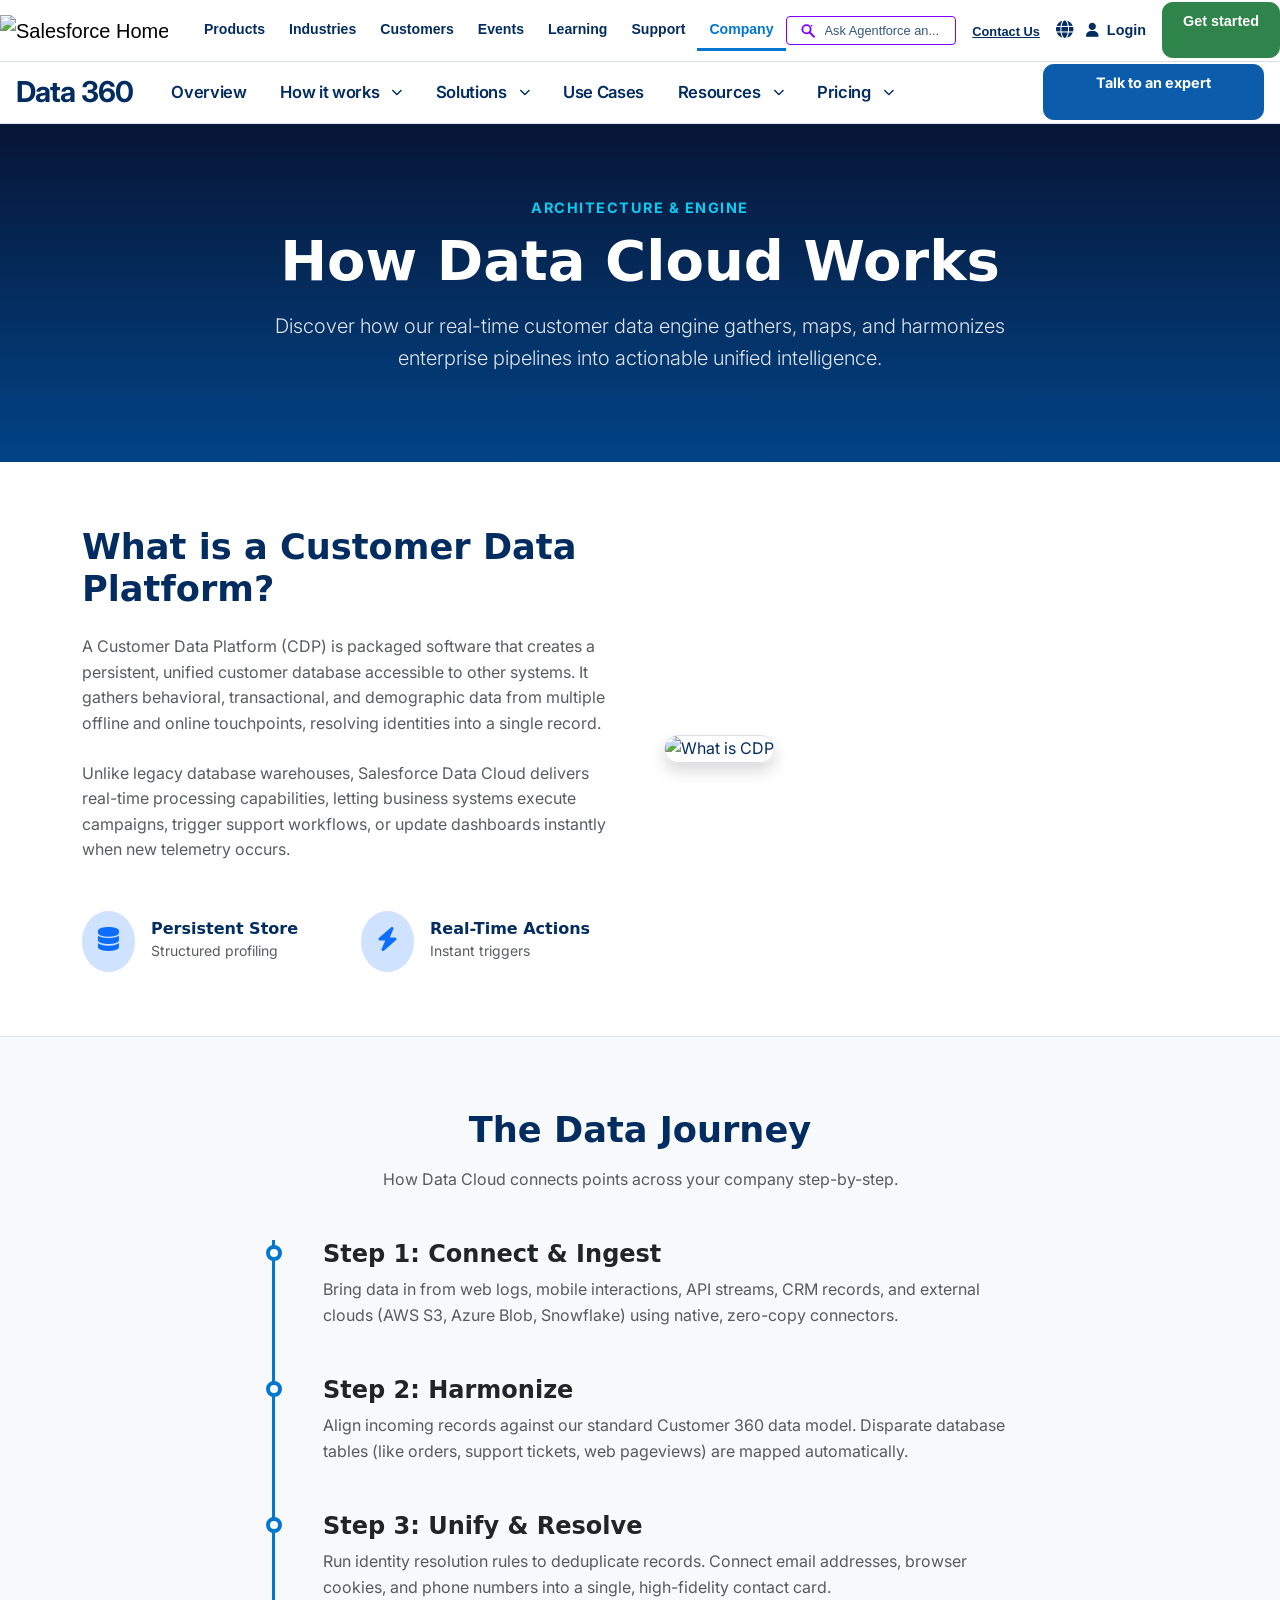
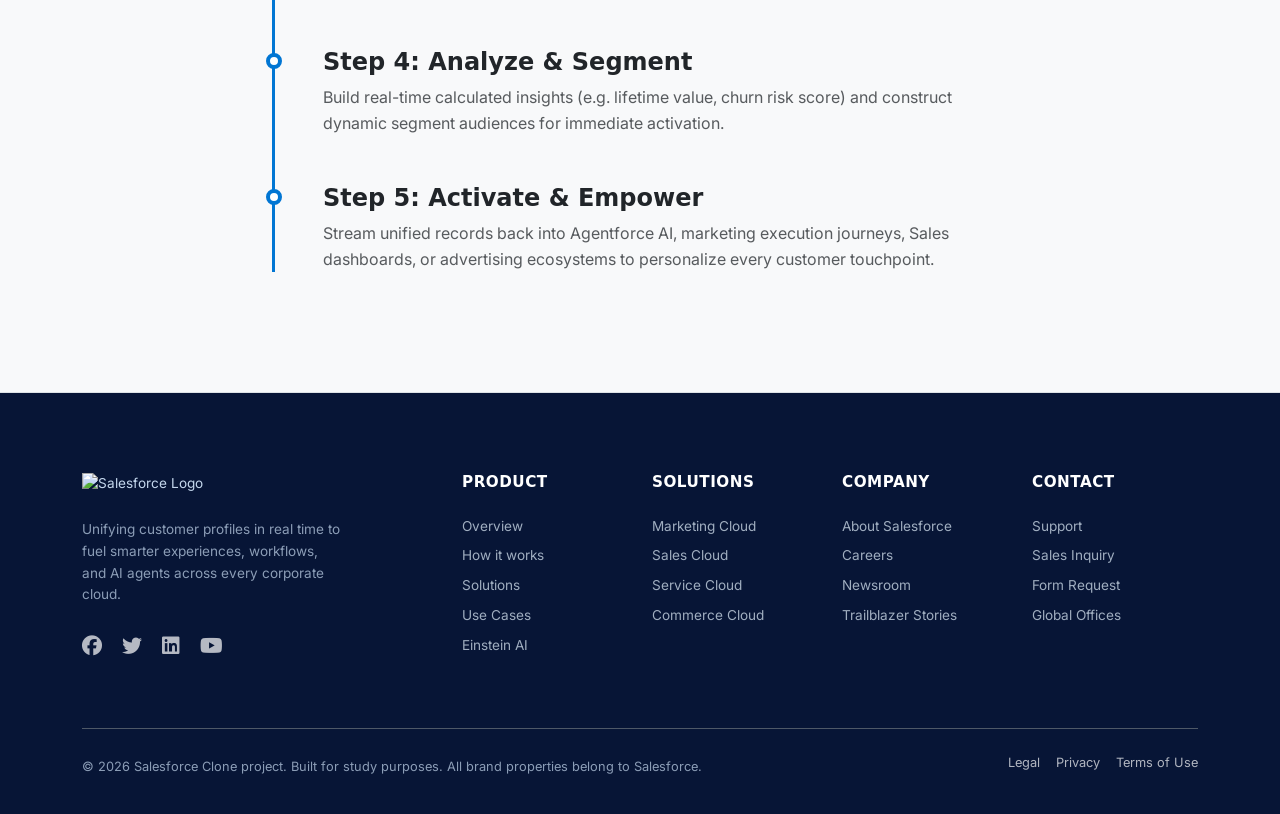
==== Clone/about.html @ 1b98c4fd "Add files via upload" ====
<!DOCTYPE html>
<html lang="en">
<head>
    <meta charset="UTF-8">
    <meta name="viewport" content="width=device-width, initial-scale=1.0">
    <title>How it Works | Salesforce Data Cloud Clone</title>
    <link href="https://cdn.jsdelivr.net/npm/bootstrap@5.3.2/dist/css/bootstrap.min.css" rel="stylesheet">
    <link rel="stylesheet" href="https://cdnjs.cloudflare.com/ajax/libs/font-awesome/6.4.0/css/all.min.css">
    <link rel="stylesheet" href="css/style.css">
    <style>
        .timeline-container {
            position: relative;
            padding-left: 3rem;
            border-left: 3px solid var(--sf-blue);
        }
        .timeline-step {
            position: relative;
            margin-bottom: 3rem;
        }
        .timeline-step::before {
            content: '';
            position: absolute;
            left: calc(-3rem - 9px);
            top: 5px;
            width: 16px;
            height: 16px;
            border-radius: 50%;
            background-color: var(--sf-white);
            border: 4px solid var(--sf-blue);
        }
    </style>
</head>
<body>

    <div id="loader-wrapper">
        <div class="text-center">
            <div class="sf-spinner mx-auto mb-3"></div>
            <img src="https://upload.wikimedia.org/wikipedia/commons/f/f9/Salesforce.com_logo.svg" alt="Salesforce Logo" width="80">
        </div>
    </div>

    <button id="back-to-top" title="Go to top"><i class="fas fa-arrow-up"></i></button>

                                <nav class="navbar navbar-expand-lg bg-white border-bottom py-0 global-nav d-none d-lg-flex">
        <div class="shell-container d-flex align-items-center justify-content-between w-100">
            <a class="navbar-brand py-2 me-4" href="index.html">
                <img src="https://upload.wikimedia.org/wikipedia/commons/f/f9/Salesforce.com_logo.svg" alt="Salesforce Home" width="60">
            </a>
            <div class="collapse navbar-collapse d-flex align-items-center justify-content-between" id="globalNav">
                <ul class="navbar-nav fw-bold" style="font-size: 0.9rem; color: #032d60;">
                    <li class="nav-item dropdown position-static">
                        <a class="nav-link dropdown-toggle px-3 sf-nav-link" href="#" role="button" data-bs-toggle="dropdown">Products</a>
                        <div class="dropdown-menu sf-mega-menu border-0 shadow">
                            <div class="sf-mega-menu-left">
                                <div class="sf-mega-menu-header">Products</div>
                                <ul class="sf-mega-menu-links scrollable-menu-list">
                                    <li><a class="sf-mega-menu-link" href="products.html"><span>All Products</span><i class="fas fa-chevron-right chevron-icon"></i></a></li>
                                    <li><a class="sf-mega-menu-link" href="products.html"><span>Agentforce</span><i class="fas fa-chevron-right chevron-icon"></i></a></li>
                                    <li><a class="sf-mega-menu-link" href="products.html"><span>Sales</span><i class="fas fa-chevron-right chevron-icon"></i></a></li>
                                    <li><a class="sf-mega-menu-link" href="products.html"><span>Service</span><i class="fas fa-chevron-right chevron-icon"></i></a></li>
                                    <li><a class="sf-mega-menu-link" href="products.html"><span>Marketing</span><i class="fas fa-chevron-right chevron-icon"></i></a></li>
                                    <li><a class="sf-mega-menu-link" href="products.html"><span>Commerce</span><i class="fas fa-chevron-right chevron-icon"></i></a></li>
                                    <li><a class="sf-mega-menu-link" href="products.html"><span>Analytics</span><i class="fas fa-chevron-right chevron-icon"></i></a></li>
                                    <li><a class="sf-mega-menu-link" href="products.html"><span>Slack</span><i class="fas fa-chevron-right chevron-icon"></i></a></li>
                                    <li><a class="sf-mega-menu-link" href="products.html"><span>CRM</span><i class="fas fa-chevron-right chevron-icon"></i></a></li>
                                    <li><a class="sf-mega-menu-link" href="products.html"><span>Small Business</span><i class="fas fa-chevron-right chevron-icon"></i></a></li>
                                    <li><a class="sf-mega-menu-link" href="index.html"><span>Data</span><i class="fas fa-chevron-right chevron-icon"></i></a></li>
                                    <li><a class="sf-mega-menu-link" href="services.html"><span>Platform</span><i class="fas fa-chevron-right chevron-icon"></i></a></li>
                                    <li><a class="sf-mega-menu-link" href="services.html"><span>Net Zero</span><i class="fas fa-chevron-right chevron-icon"></i></a></li>
                                    <li><a class="sf-mega-menu-link" href="support.html"><span>Customer Success</span><i class="fas fa-chevron-right chevron-icon"></i></a></li>
                                </ul>
                            </div>
                            <div class="sf-mega-menu-right">
                                <span class="sf-mega-menu-tag">Discover the portfolio</span>
                                <h3>Explore our products.</h3>
                                <p>Bring customer data, workflow automation, and AI-ready experiences into one connected operating layer.</p>
                                <a href="products.html" class="btn btn-sf-primary align-self-start">See all products</a>
                            </div>
                        </div>
                    </li>
                    <li class="nav-item dropdown position-static">
                        <a class="nav-link dropdown-toggle px-3 sf-nav-link" href="#" role="button" data-bs-toggle="dropdown">Industries</a>
                        <div class="dropdown-menu sf-mega-menu border-0 shadow">
                            <div class="sf-mega-menu-left">
                                <div class="sf-mega-menu-header">Industries</div>
                                <ul class="sf-mega-menu-links scrollable-menu-list">
                                    <li><a class="sf-mega-menu-link" href="industries.html#automotive"><span class="d-flex align-items-center"><span class="link-icon-wrap"><i class="fas fa-car-side"></i></span>Automotive</span><i class="fas fa-chevron-right chevron-icon"></i></a></li>
                                    <li><a class="sf-mega-menu-link" href="industries.html#communications"><span class="d-flex align-items-center"><span class="link-icon-wrap"><i class="fas fa-tower-broadcast"></i></span>Communications</span><i class="fas fa-chevron-right chevron-icon"></i></a></li>
                                    <li><a class="sf-mega-menu-link" href="industries.html#construction"><span class="d-flex align-items-center"><span class="link-icon-wrap"><i class="fas fa-building"></i></span>Construction &amp; Real Estate</span><i class="fas fa-chevron-right chevron-icon"></i></a></li>
                                    <li><a class="sf-mega-menu-link" href="industries.html#retail"><span class="d-flex align-items-center"><span class="link-icon-wrap"><i class="fas fa-basket-shopping"></i></span>Consumer Goods</span><i class="fas fa-chevron-right chevron-icon"></i></a></li>
                                    <li><a class="sf-mega-menu-link" href="industries.html#education"><span class="d-flex align-items-center"><span class="link-icon-wrap"><i class="fas fa-graduation-cap"></i></span>Education</span><i class="fas fa-chevron-right chevron-icon"></i></a></li>
                                    <li><a class="sf-mega-menu-link" href="industries.html#energy"><span class="d-flex align-items-center"><span class="link-icon-wrap"><i class="fas fa-bolt-lightning"></i></span>Energy &amp; Utilities</span><i class="fas fa-chevron-right chevron-icon"></i></a></li>
                                    <li><a class="sf-mega-menu-link" href="industries.html#financial"><span class="d-flex align-items-center"><span class="link-icon-wrap"><i class="fas fa-building-columns"></i></span>Financial Services</span><i class="fas fa-chevron-right chevron-icon"></i></a></li>
                                    <li><a class="sf-mega-menu-link" href="industries.html#healthcare"><span class="d-flex align-items-center"><span class="link-icon-wrap"><i class="fas fa-heart-pulse"></i></span>Healthcare</span><i class="fas fa-chevron-right chevron-icon"></i></a></li>
                                    <li><a class="sf-mega-menu-link" href="industries.html#lifesciences"><span class="d-flex align-items-center"><span class="link-icon-wrap"><i class="fas fa-dna"></i></span>Life Sciences</span><i class="fas fa-chevron-right chevron-icon"></i></a></li>
                                    <li><a class="sf-mega-menu-link" href="industries.html#manufacturing"><span class="d-flex align-items-center"><span class="link-icon-wrap"><i class="fas fa-industry"></i></span>Manufacturing</span><i class="fas fa-chevron-right chevron-icon"></i></a></li>
                                    <li><a class="sf-mega-menu-link" href="industries.html#media"><span class="d-flex align-items-center"><span class="link-icon-wrap"><i class="fas fa-photo-film"></i></span>Media</span><i class="fas fa-chevron-right chevron-icon"></i></a></li>
                                    <li><a class="sf-mega-menu-link" href="industries.html#nonprofit"><span class="d-flex align-items-center"><span class="link-icon-wrap"><i class="fas fa-hand-holding-heart"></i></span>Nonprofit</span><i class="fas fa-chevron-right chevron-icon"></i></a></li>
                                    <li><a class="sf-mega-menu-link" href="industries.html#professional"><span class="d-flex align-items-center"><span class="link-icon-wrap"><i class="fas fa-briefcase"></i></span>Professional Services</span><i class="fas fa-chevron-right chevron-icon"></i></a></li>
                                    <li><a class="sf-mega-menu-link" href="industries.html#publicsector"><span class="d-flex align-items-center"><span class="link-icon-wrap"><i class="fas fa-landmark"></i></span>Public Sector</span><i class="fas fa-chevron-right chevron-icon"></i></a></li>
                                </ul>
                            </div>
                            <div class="sf-mega-menu-right">
                                <span class="sf-mega-menu-tag">Industry solutions</span>
                                <h3>Explore Salesforce for industries.</h3>
                                <p>Use tailored journeys, service models, and data foundations designed around the realities of each market.</p>
                                <a href="industries.html" class="btn btn-sf-primary align-self-start">See all industries</a>
                            </div>
                        </div>
                    </li>
                    <li class="nav-item dropdown">
                        <a class="nav-link dropdown-toggle px-3 sf-nav-link" href="#" role="button" data-bs-toggle="dropdown">Customers</a>
                        <ul class="dropdown-menu sf-dropdown sf-dropdown-panel border-0 shadow-sm">
                            <li><a class="dropdown-item" href="use-cases.html">Customer stories</a></li>
                            <li><a class="dropdown-item" href="use-cases.html">Salesforce on Salesforce</a></li>
                            <li><a class="dropdown-item" href="dashboard.html">Use cases</a></li>
                        </ul>
                    </li>
                    <li class="nav-item"><a class="nav-link px-3 sf-nav-link" href="#">Events</a></li>
                    <li class="nav-item dropdown">
                        <a class="nav-link dropdown-toggle px-3 sf-nav-link" href="#" role="button" data-bs-toggle="dropdown">Learning</a>
                        <ul class="dropdown-menu sf-dropdown sf-dropdown-panel border-0 shadow-sm">
                            <li><a class="dropdown-item" href="learning.html">Trailhead Academy</a></li>
                            <li><a class="dropdown-item" href="learning.html">Credentials</a></li>
                            <li><a class="dropdown-item" href="learning.html">Developer Center</a></li>
                        </ul>
                    </li>
                    <li class="nav-item dropdown">
                        <a class="nav-link dropdown-toggle px-3 sf-nav-link" href="#" role="button" data-bs-toggle="dropdown">Support</a>
                        <ul class="dropdown-menu sf-dropdown sf-dropdown-panel border-0 shadow-sm">
                            <li><a class="dropdown-item" href="support.html">Help &amp; documentation</a></li>
                            <li><a class="dropdown-item" href="contact.html">Contact support</a></li>
                            <li><a class="dropdown-item" href="support.html#docs">Support plans</a></li>
                        </ul>
                    </li>
                    <li class="nav-item"><a class="nav-link px-3 sf-nav-link" href="about.html">Company</a></li>
                </ul>
                <div class="d-flex align-items-center">
                    <div class="agentforce-search-container d-flex align-items-center me-4">
                        <svg width="18" height="18" viewBox="0 0 24 24" fill="none" xmlns="http://www.w3.org/2000/svg" style="flex-shrink: 0; color: #7f00ff;">
                            <circle cx="10" cy="11" r="5.5" stroke="#7f00ff" stroke-width="2.5"/>
                            <line x1="14" y1="15" x2="20" y2="21" stroke="#7f00ff" stroke-width="2.5" stroke-linecap="round"/>
                            <path d="M17 4c0 1.5-0.8 2.2-2 2.2 1.2 0 2 0.7 2 2.2 0-1.5 0.8-2.2 2-2.2-1.2 0-2-0.7-2-2.2z" fill="#7f00ff"/>
                        </svg>
                        <input type="text" class="form-control py-0" placeholder="Ask Agentforce an...">
                    </div>
                    <div class="text-end me-4" style="line-height: 1.2;">
                        <a href="contact.html" class="text-decoration-underline text-nowrap" style="font-size: 0.85rem; color: #032d60; font-weight: 600;">Contact Us</a>
                    </div>
                    <a href="#" class="text-navy me-3 fs-5" style="color: #032d60;"><i class="fa-solid fa-globe"></i></a>
                    <a href="dashboard.html" class="text-navy me-4 fw-bold text-decoration-none text-nowrap" style="font-size: 0.9rem; color: #032d60;"><i class="fa-solid fa-user me-1"></i> Login</a>
                    <a href="contact.html" class="btn btn-sf-green px-4 py-2 text-nowrap">Get started</a>
                </div>
            </div>
        </div>
    </nav>

                                <nav class="product-nav">
        <div class="shell-container">
            <div class="product-nav-row">
                <a class="product-nav-brand" href="index.html">Data 360</a>
                <div class="product-nav-links-wrapper">
                    <a class="product-nav-link" href="index.html" data-subnav="overview">Overview</a>
                    <a class="product-nav-link" href="about.html" data-subnav="how-it-works">How it works <i class="fa-solid fa-chevron-down ms-1" style="font-size: 0.7rem;"></i></a>
                    <a class="product-nav-link" href="services.html" data-subnav="solutions">Solutions <i class="fa-solid fa-chevron-down ms-1" style="font-size: 0.7rem;"></i></a>
                    <a class="product-nav-link" href="use-cases.html" data-subnav="use-cases">Use Cases</a>
                    <a class="product-nav-link" href="learning.html" data-subnav="resources">Resources <i class="fa-solid fa-chevron-down ms-1" style="font-size: 0.7rem;"></i></a>
                    <a class="product-nav-link" href="contact.html" data-subnav="pricing">Pricing <i class="fa-solid fa-chevron-down ms-1" style="font-size: 0.7rem;"></i></a>
                </div>
                <a href="contact.html" class="btn btn-sf-primary product-nav-cta">Talk to an expert</a>
            </div>
            <div class="product-nav-mobile d-lg-none">
                <div class="product-nav-mobile-links">
                    <a class="product-nav-link" href="index.html" data-subnav="overview">Overview</a>
                    <a class="product-nav-link" href="about.html" data-subnav="how-it-works">How it works <i class="fa-solid fa-chevron-down ms-1" style="font-size: 0.7rem;"></i></a>
                    <a class="product-nav-link" href="services.html" data-subnav="solutions">Solutions <i class="fa-solid fa-chevron-down ms-1" style="font-size: 0.7rem;"></i></a>
                    <a class="product-nav-link" href="use-cases.html" data-subnav="use-cases">Use Cases</a>
                    <a class="product-nav-link" href="learning.html" data-subnav="resources">Resources <i class="fa-solid fa-chevron-down ms-1" style="font-size: 0.7rem;"></i></a>
                    <a class="product-nav-link" href="contact.html" data-subnav="pricing">Pricing <i class="fa-solid fa-chevron-down ms-1" style="font-size: 0.7rem;"></i></a>
                </div>
            </div>
        </div>
    </nav>

    <header class="py-5 text-center text-white" style="background: linear-gradient(180deg, #071536 0%, #014486 100%);">
        <div class="container py-4">
            <p class="text-info text-uppercase fw-bold mb-2" style="letter-spacing: 1.5px; font-size: 0.9rem;">Architecture & Engine</p>
            <h1 class="display-4 fw-bold mb-3">How Data Cloud Works</h1>
            <p class="lead mx-auto text-light" style="max-width: 750px; opacity: 0.9;">
                Discover how our real-time customer data engine gathers, maps, and harmonizes enterprise pipelines into actionable unified intelligence.
            </p>
        </div>
    </header>

    <section class="py-5 bg-white">
        <div class="container py-3">
            <div class="row align-items-center g-5">
                <div class="col-lg-6">
                    <h2 class="fw-bold mb-4" style="color: #032d60; font-size: 2.2rem;">What is a Customer Data Platform?</h2>
                    <p class="text-muted mb-4">
                        A Customer Data Platform (CDP) is packaged software that creates a persistent, unified customer database accessible to other systems. It gathers behavioral, transactional, and demographic data from multiple offline and online touchpoints, resolving identities into a single record.
                    </p>
                    <p class="text-muted mb-4">
                        Unlike legacy database warehouses, Salesforce Data Cloud delivers real-time processing capabilities, letting business systems execute campaigns, trigger support workflows, or update dashboards instantly when new telemetry occurs.
                    </p>
                    <div class="row g-4 mt-2">
                        <div class="col-6">
                            <div class="d-flex align-items-center gap-3">
                                <span class="bg-primary-subtle text-primary p-3 rounded-circle"><i class="fas fa-database fs-4"></i></span>
                                <div>
                                    <h6 class="fw-bold mb-0">Persistent Store</h6>
                                    <small class="text-muted">Structured profiling</small>
                                </div>
                            </div>
                        </div>
                        <div class="col-6">
                            <div class="d-flex align-items-center gap-3">
                                <span class="bg-primary-subtle text-primary p-3 rounded-circle"><i class="fas fa-bolt fs-4"></i></span>
                                <div>
                                    <h6 class="fw-bold mb-0">Real-Time Actions</h6>
                                    <small class="text-muted">Instant triggers</small>
                                </div>
                            </div>
                        </div>
                    </div>
                </div>
                <div class="col-lg-6">
                    <img src="https://upload.wikimedia.org/wikipedia/commons/f/f9/Salesforce.com_logo.svg" alt="What is CDP" class="img-fluid rounded-4 shadow border">
                </div>
            </div>
        </div>
    </section>

    <section class="py-5 bg-light border-top">
        <div class="container py-4">
            <div class="text-center mb-5">
                <h2 class="fw-bold mb-3" style="color: #032d60; font-size: 2.2rem;">The Data Journey</h2>
                <p class="text-muted mx-auto" style="max-width: 600px;">How Data Cloud connects points across your company step-by-step.</p>
            </div>
            <div class="row justify-content-center mt-5">
                <div class="col-lg-8">
                    <div class="timeline-container">
                        
                        <div class="timeline-step fade-in-section">
                            <h4 class="fw-bold text-dark mb-2">Step 1: Connect & Ingest</h4>
                            <p class="text-muted">
                                Bring data in from web logs, mobile interactions, API streams, CRM records, and external clouds (AWS S3, Azure Blob, Snowflake) using native, zero-copy connectors.
                            </p>
                        </div>

                        <div class="timeline-step fade-in-section">
                            <h4 class="fw-bold text-dark mb-2">Step 2: Harmonize</h4>
                            <p class="text-muted">
                                Align incoming records against our standard Customer 360 data model. Disparate database tables (like orders, support tickets, web pageviews) are mapped automatically.
                            </p>
                        </div>

                        <div class="timeline-step fade-in-section">
                            <h4 class="fw-bold text-dark mb-2">Step 3: Unify & Resolve</h4>
                            <p class="text-muted">
                                Run identity resolution rules to deduplicate records. Connect email addresses, browser cookies, and phone numbers into a single, high-fidelity contact card.
                            </p>
                        </div>

                        <div class="timeline-step fade-in-section">
                            <h4 class="fw-bold text-dark mb-2">Step 4: Analyze & Segment</h4>
                            <p class="text-muted">
                                Build real-time calculated insights (e.g. lifetime value, churn risk score) and construct dynamic segment audiences for immediate activation.
                            </p>
                        </div>

                        <div class="timeline-step fade-in-section">
                            <h4 class="fw-bold text-dark mb-2">Step 5: Activate & Empower</h4>
                            <p class="text-muted">
                                Stream unified records back into Agentforce AI, marketing execution journeys, Sales dashboards, or advertising ecosystems to personalize every customer touchpoint.
                            </p>
                        </div>

                    </div>
                </div>
            </div>
        </div>
    </section>

    <footer class="sf-footer border-top">
        <div class="container">
            <div class="row g-4 mb-5">
                <div class="col-lg-3">
                    <img src="https://upload.wikimedia.org/wikipedia/commons/f/f9/Salesforce.com_logo.svg" alt="Salesforce Logo" class="mb-4" width="70">
                    <p style="opacity: 0.7;">Unifying customer profiles in real time to fuel smarter experiences, workflows, and AI agents across every corporate cloud.</p>
                    <div class="mt-4">
                        <a href="#" class="me-3 fs-5 text-white" style="opacity: 0.7;"><i class="fab fa-facebook"></i></a>
                        <a href="#" class="me-3 fs-5 text-white" style="opacity: 0.7;"><i class="fab fa-twitter"></i></a>
                        <a href="#" class="me-3 fs-5 text-white" style="opacity: 0.7;"><i class="fab fa-linkedin"></i></a>
                        <a href="#" class="fs-5 text-white" style="opacity: 0.7;"><i class="fab fa-youtube"></i></a>
                    </div>
                </div>
                <div class="col-6 col-md-3 col-lg-2 offset-lg-1">
                    <h5>Product</h5>
                    <ul class="list-unstyled">
                        <li><a href="index.html">Overview</a></li>
                        <li><a href="about.html">How it works</a></li>
                        <li><a href="services.html">Solutions</a></li>
                        <li><a href="dashboard.html">Use Cases</a></li>
                        <li><a href="ai-insights.html">Einstein AI</a></li>
                    </ul>
                </div>
                <div class="col-6 col-md-3 col-lg-2">
                    <h5>Solutions</h5>
                    <ul class="list-unstyled">
                        <li><a href="services.html">Marketing Cloud</a></li>
                        <li><a href="services.html">Sales Cloud</a></li>
                        <li><a href="services.html">Service Cloud</a></li>
                        <li><a href="services.html">Commerce Cloud</a></li>
                    </ul>
                </div>
                <div class="col-6 col-md-3 col-lg-2">
                    <h5>Company</h5>
                    <ul class="list-unstyled">
                        <li><a href="about.html">About Salesforce</a></li>
                        <li><a href="#">Careers</a></li>
                        <li><a href="#">Newsroom</a></li>
                        <li><a href="#">Trailblazer Stories</a></li>
                    </ul>
                </div>
                <div class="col-6 col-md-3 col-lg-2">
                    <h5>Contact</h5>
                    <ul class="list-unstyled">
                        <li><a href="contact.html">Support</a></li>
                        <li><a href="contact.html">Sales Inquiry</a></li>
                        <li><a href="contact.html">Form Request</a></li>
                        <li><a href="#">Global Offices</a></li>
                    </ul>
                </div>
            </div>
            <div class="border-top border-secondary pt-4 text-center text-md-between d-flex flex-wrap justify-content-between align-items-center" style="opacity: 0.7; font-size: 0.8rem;">
                <p class="mb-0">&copy; 2026 Salesforce Clone project. Built for study purposes. All brand properties belong to Salesforce.</p>
                <div class="d-flex gap-3 mt-3 mt-md-0">
                    <a href="#" class="text-light">Legal</a>
                    <a href="#" class="text-light">Privacy</a>
                    <a href="#" class="text-light">Terms of Use</a>
                </div>
            </div>
        </div>
    </footer>

    <script src="https://code.jquery.com/jquery-3.6.0.min.js"></script>
    <script src="https://cdn.jsdelivr.net/npm/bootstrap@5.3.2/dist/js/bootstrap.bundle.min.js"></script>
    <script src="js/script.js"></script>
</body>
</html>
---- Clone/css/style.css ----
@import url('https://fonts.googleapis.com/css2?family=Inter:wght@400;500;600;700&display=swap');

@font-face {
  font-family: 'Salesforce Sans';
  src: url('https://www.salesforce.com/content/dam/sfdc-docs/www/salesforce-sans/SalesforceSans-Regular.woff2') format('woff2');
  font-weight: 400;
  font-style: normal;
}
@font-face {
  font-family: 'Salesforce Sans';
  src: url('https://www.salesforce.com/content/dam/sfdc-docs/www/salesforce-sans/SalesforceSans-Bold.woff2') format('woff2');
  font-weight: 700;
  font-style: normal;
}

:root {
  --sf-blue: #0176d3;
  --sf-blue-hover: #014486;
  --sf-navy: #032d60;
  --sf-navy-dark: #071536;
  --sf-green: #2e844a;
  --sf-green-hover: #1e5a32;
  --sf-gray-bg: #f3f3f3;
  --sf-text-main: #181818;
  --sf-text-muted: #5c5c5c;
  --sf-border: #d8dde6;
  --sf-white: #ffffff;
}

body {
  background-color: var(--sf-white);
  color: var(--sf-text-main);
  font-family: 'Salesforce Sans', 'Inter', -apple-system, BlinkMacSystemFont, 'Segoe UI', Roboto, sans-serif;
  line-height: 1.6;
  overflow-x: hidden;
}

h1, h2, h3, h4, h5, h6 {
  color: var(--sf-navy);
  font-weight: 700;
  font-family: 'Salesforce Sans', system-ui;
}

.text-white h1, .text-white h2, .text-white h3, .text-white h4, .text-white h5, .text-white h6 {
  color: var(--sf-white) !important;
}

a {
  color: var(--sf-blue);
  text-decoration: none;
  transition: color 0.2s ease-in-out;
}
a:hover {
  text-decoration: underline;
  color: var(--sf-blue-hover);
}

.global-nav {
  border-bottom: 1px solid var(--sf-border) !important;
  font-family: 'Salesforce Sans', sans-serif;
  background-color: var(--sf-white);
  position: sticky;
  top: 0;
  z-index: 1040;
}

/* Ensure product nav stays visible while scrolling */
.product-nav {
  position: sticky;
  top: 5.35rem;
  z-index: 1035;
}


.product-nav {
  border-bottom: 1px solid var(--sf-border) !important;
  background-color: var(--sf-white) !important;
  z-index: 1020;
}

.sf-nav-link {
  color: var(--sf-navy) !important;
  font-weight: 600;
  font-size: 0.9rem;
  padding: 0.5rem 1rem !important;
  border-bottom: 3px solid transparent;
  transition: color 0.2s, border-bottom-color 0.2s;
}

.sf-nav-link:hover {
  color: var(--sf-blue) !important;
  text-decoration: none;
}

.sf-nav-link.active {
  color: var(--sf-blue) !important;
  border-bottom: 3px solid var(--sf-blue);
}

@media (min-width: 992px) {
  .navbar .dropdown-menu {
    display: block !important;
    opacity: 0;
    visibility: hidden;
    transform: translateY(10px);
    transition: opacity 0.2s ease-in-out, transform 0.2s ease-in-out, visibility 0.2s;
  }
  .navbar .dropdown:hover > .dropdown-menu {
    opacity: 1 !important;
    visibility: visible !important;
    transform: translateY(0) !important;
  }
}

.sf-dropdown {
  border: 1px solid var(--sf-border) !important;
  border-radius: 4px !important;
  padding: 0.5rem 0;
  min-width: 200px;
}

.sf-dropdown .dropdown-item {
  color: var(--sf-navy);
  font-size: 0.9rem;
  font-weight: 500;
  transition: background-color 0.2s, color 0.2s;
}

.sf-dropdown .dropdown-item:hover {
  background-color: var(--sf-gray-bg);
  color: var(--sf-blue);
}

.btn-sf-primary {
  background-color: var(--sf-blue);
  border: 1px solid var(--sf-blue);
  color: var(--sf-white) !important;
  font-weight: 700;
  border-radius: 4px;
  padding: 0.6rem 1.5rem;
  font-size: 0.95rem;
  transition: all 0.2s ease;
}
.btn-sf-primary:hover {
  background-color: var(--sf-blue-hover);
  border-color: var(--sf-blue-hover);
  text-decoration: none;
}

.btn-sf-secondary {
  background-color: transparent;
  border: 1px solid var(--sf-white);
  color: var(--sf-white) !important;
  font-weight: 700;
  border-radius: 4px;
  padding: 0.6rem 1.5rem;
  font-size: 0.95rem;
  transition: all 0.2s ease;
}
.btn-sf-secondary:hover {
  background-color: rgba(255, 255, 255, 0.1);
  text-decoration: none;
}

.btn-sf-outline-blue {
  background-color: transparent;
  border: 1px solid var(--sf-blue);
  color: var(--sf-blue) !important;
  font-weight: 700;
  border-radius: 4px;
  padding: 0.6rem 1.5rem;
  font-size: 0.95rem;
  transition: all 0.2s ease;
}
.btn-sf-outline-blue:hover {
  background-color: rgba(1, 118, 211, 0.05);
  text-decoration: none;
}

.btn-sf-green {
  background-color: var(--sf-green);
  border: 1px solid var(--sf-green);
  color: var(--sf-white) !important;
  font-weight: 700;
  border-radius: 4px;
  padding: 0.6rem 1.5rem;
  font-size: 0.95rem;
  transition: all 0.2s ease;
}
.btn-sf-green:hover {
  background-color: var(--sf-green-hover);
  border-color: var(--sf-green-hover);
  text-decoration: none;
}

.badge-row .badge {
  font-size: 0.9rem;
  font-weight: 600;
  padding: 0.6rem 1.2rem;
  border-radius: 20px;
  transition: all 0.2s ease;
}
.badge-row .badge:hover {
  transform: translateY(-2px);
  cursor: pointer;
}

.sf-card {
  background-color: var(--sf-white);
  border: 1px solid var(--sf-border);
  border-radius: 8px;
  box-shadow: 0 2px 4px rgba(0, 0, 0, 0.04);
  transition: transform 0.3s cubic-bezier(0.165, 0.84, 0.44, 1), box-shadow 0.3s ease;
  overflow: hidden;
}
.sf-card:hover {
  transform: translateY(-4px);
  box-shadow: 0 12px 24px rgba(3, 45, 96, 0.08);
}

.sf-card-icon {
  width: 48px;
  height: 48px;
  display: flex;
  align-items: center;
  justify-content: center;
  border-radius: 8px;
  font-size: 1.5rem;
  margin-bottom: 1.25rem;
}

.sf-tab-nav .nav-link {
  color: var(--sf-text-muted);
  font-weight: 700;
  border: none;
  border-bottom: 3px solid transparent;
  padding: 1rem 1.5rem;
  font-size: 1.05rem;
}
.sf-tab-nav .nav-link:hover {
  color: var(--sf-blue);
  border-bottom-color: var(--sf-border);
}
.sf-tab-nav .nav-link.active {
  color: var(--sf-blue) !important;
  background-color: transparent !important;
  border-bottom: 3px solid var(--sf-blue) !important;
}

.sf-accordion .accordion-item {
  border: 1px solid var(--sf-border) !important;
  border-radius: 8px !important;
  margin-bottom: 0.75rem;
  overflow: hidden;
}
.sf-accordion .accordion-button {
  color: var(--sf-navy);
  font-weight: 700;
  font-size: 1.1rem;
  padding: 1.25rem;
  background-color: var(--sf-white);
  box-shadow: none !important;
}
.sf-accordion .accordion-button:not(.collapsed) {
  background-color: var(--sf-gray-bg);
  color: var(--sf-blue);
}
.sf-accordion .accordion-button::after {
  font-family: "Font Awesome 5 Free";
  font-weight: 900;
  content: "\f078";
  background-image: none !important;
  transition: transform 0.2s ease;
}
.sf-accordion .accordion-button:not(.collapsed)::after {
  transform: rotate(180deg);
  content: "\f078";
}

.sf-footer {
  background-color: var(--sf-navy-dark);
  color: #c4d7ed;
  font-size: 0.85rem;
  padding: 5rem 0 2rem 0;
}
.sf-footer h5 {
  color: var(--sf-white);
  font-size: 0.95rem;
  font-weight: 700;
  text-transform: uppercase;
  letter-spacing: 0.5px;
  margin-bottom: 1.5rem;
}
.sf-footer a {
  color: #a0aec0;
  transition: color 0.2s;
  display: inline-block;
  margin-bottom: 0.5rem;
}
.sf-footer a:hover {
  color: var(--sf-white);
  text-decoration: underline;
}

.fade-in-section {
  opacity: 0;
  transform: translateY(20px);
  transition: opacity 0.6s ease-out, transform 0.6s ease-out;
}
.fade-in-section.is-visible {
  opacity: 1;
  transform: translateY(0);
}

#loader-wrapper {
  position: fixed;
  top: 0;
  left: 0;
  width: 100%;
  height: 100%;
  z-index: 9999;
  background-color: var(--sf-navy-dark);
  display: flex;
  justify-content: center;
  align-items: center;
  transition: opacity 0.5s ease, visibility 0.5s ease;
}
.sf-spinner {
  width: 50px;
  height: 50px;
  border: 4px solid rgba(255, 255, 255, 0.1);
  border-top-color: var(--sf-blue);
  border-radius: 50%;
  animation: spin 1s infinite linear;
}
@keyframes spin {
  0% { transform: rotate(0deg); }
  100% { transform: rotate(360deg); }
}

#back-to-top {
  position: fixed;
  bottom: 25px;
  right: 25px;
  display: none;
  width: 40px;
  height: 40px;
  border-radius: 50%;
  background-color: var(--sf-blue);
  color: var(--sf-white);
  border: none;
  box-shadow: 0 4px 10px rgba(0,0,0,0.15);
  z-index: 1000;
  cursor: pointer;
  transition: background-color 0.2s, transform 0.2s;
  align-items: center;
  justify-content: center;
}
#back-to-top:hover {
  background-color: var(--sf-blue-hover);
  transform: scale(1.1);
}

.agentforce-search-container {
  background: #ffffff !important;
  border: 1.5px solid #7f00ff !important;
  border-radius: 4px !important;
  padding: 0.35rem 0.65rem !important;
  display: flex !important;
  align-items: center !important;
  gap: 0.5rem !important;
}
.agentforce-search-container input {
  background: transparent !important;
  border: none !important;
  box-shadow: none !important;
  color: #032d60 !important;
  padding: 0 !important;
}
.agentforce-search-container input::placeholder {
  color: #032d60 !important;
  opacity: 0.8 !important;
}

.logo-item img {
  max-width: 120px;
  height: auto;
  opacity: 0.6;
  filter: grayscale(100%);
  transition: all 0.3s ease;
}
.logo-item img:hover {
  opacity: 1;
  filter: grayscale(0%);
}

.dashboard-widget {
  background: var(--sf-white);
  border: 1px solid var(--sf-border);
  border-radius: 8px;
  padding: 1.5rem;
  box-shadow: 0 2px 4px rgba(0,0,0,0.02);
}
.dashboard-kpi {
  font-size: 2rem;
  font-weight: 700;
  color: var(--sf-navy);
}
.dashboard-kpi-trend {
  font-size: 0.85rem;
  font-weight: 600;
  color: var(--sf-green);
}

.global-nav .nav-item.dropdown {
  position: static !important;
}

.global-nav .dropdown-menu.sf-mega-menu {
  width: 100%;
  max-width: 1140px;
  left: 50% !important;
  transform: translateX(-50%) translateY(10px) !important;
  border-radius: 0 0 8px 8px !important;
  border: 1px solid var(--sf-border) !important;
  box-shadow: 0 10px 40px rgba(3, 45, 96, 0.08) !important;
  padding: 0 !important;
  overflow: hidden;
  display: flex !important;
  opacity: 0;
  visibility: hidden;
  transition: opacity 0.2s ease, transform 0.2s ease, visibility 0.2s;
  top: 100% !important;
}

.global-nav .dropdown:hover > .dropdown-menu.sf-mega-menu {
  opacity: 1 !important;
  visibility: visible !important;
  transform: translateX(-50%) translateY(0) !important;
}

.sf-mega-menu-left {
  width: 60%;
  background-color: var(--sf-white);
  padding: 2.5rem;
}

.sf-mega-menu-right {
  width: 40%;
  background-color: #ebf5fc;
  padding: 2.5rem;
  display: flex;
  flex-direction: column;
  justify-content: center;
}

.sf-mega-menu-header {
  font-size: 1.6rem;
  color: var(--sf-navy);
  font-weight: 700;
  margin-bottom: 1.5rem;
  border-bottom: 2px solid #eef2f6;
  padding-bottom: 0.5rem;
}

.sf-mega-menu-links {
  list-style: none;
  padding: 0;
  margin: 0;
}

.sf-mega-menu-link {
  display: flex;
  align-items: center;
  justify-content: space-between;
  padding: 0.6rem 0.8rem;
  color: var(--sf-text-main);
  font-weight: 600;
  font-size: 0.95rem;
  border-radius: 4px;
  transition: background-color 0.15s, color 0.15s;
  text-decoration: none;
}

.sf-mega-menu-link:hover {
  background-color: #f3f8fc;
  color: var(--sf-blue) !important;
  text-decoration: none;
}

.sf-mega-menu-link i.link-icon {
  margin-right: 0.75rem;
  font-size: 1.1rem;
  width: 20px;
  text-align: center;
}

.sf-mega-menu-link i.chevron-icon {
  opacity: 0.3;
  transform: translateX(-3px);
  transition: opacity 0.15s, transform 0.15s;
  color: var(--sf-blue);
  font-size: 0.85rem;
}

.sf-mega-menu-link:hover i.chevron-icon {
  opacity: 1;
  transform: translateX(0);
}

.sf-mega-menu-right h4 {
  font-size: 1.35rem;
  color: var(--sf-navy);
  font-weight: 700;
  margin-bottom: 0.75rem;
}

.sf-mega-menu-right p {
  color: var(--sf-text-muted);
  font-size: 0.88rem;
  line-height: 1.4;
  margin-bottom: 1.5rem;
}

.scrollable-menu-list {
  max-height: 280px;
  overflow-y: auto;
  padding-right: 10px;
}

.scrollable-menu-list::-webkit-scrollbar {
  width: 5px;
}

.scrollable-menu-list::-webkit-scrollbar-track {
  background: #f1f1f1;
  border-radius: 10px;
}

.scrollable-menu-list::-webkit-scrollbar-thumb {
  background: #cbd5e1;
  border-radius: 10px;
}

.scrollable-menu-list::-webkit-scrollbar-thumb:hover {
  background: #94a3b8;
}

@font-face {
  font-family: 'Salesforce Sans';
  src: url('https://www.salesforce.com/content/dam/sfdc-docs/www/salesforce-sans/SalesforceSans-Semibold.woff2') format('woff2');
  font-weight: 600;
  font-style: normal;
}

:root {
  --sf-blue-50: #f6fbff;
  --sf-blue-100: #ebf5ff;
  --sf-blue-200: #d8ebff;
  --sf-blue-500: #1b96ff;
  --sf-blue-600: #0176d3;
  --sf-blue-700: #0b5cab;
  --sf-hero-top: #122c96;
  --sf-hero-bottom: #0b47ea;
  --sf-surface-alt: #f5fbff;
  --sf-border-soft: #d8e3ee;
  --sf-shadow-card: 0 18px 40px rgba(3, 45, 96, 0.08);
  --sf-shadow-header: 0 14px 32px rgba(3, 45, 96, 0.08);
  --sf-radius-sm: 0.65rem;
  --sf-radius-md: 1rem;
  --sf-radius-lg: 1.35rem;
  --sf-radius-xl: 1.8rem;
  --sf-container: 1440px;
}

body {
  font-size: 16px;
  color: var(--sf-navy);
}

.page-home {
  background: var(--sf-white);
}

.shell-container {
  width: min(calc(100% - 2rem), var(--sf-container));
  margin: 0 auto;
}

.narrow-shell {
  width: min(calc(100% - 2rem), 980px);
  margin: 0 auto;
}

.section-spacing {
  padding: clamp(4.5rem, 7vw, 7rem) 0;
}

.section-tint {
  background: linear-gradient(180deg, #f8fbff 0%, #eef7ff 100%);
}

.section-heading {
  max-width: 760px;
  margin-bottom: clamp(2rem, 4vw, 3rem);
}

.section-heading-inline {
  max-width: none;
  margin-bottom: 2rem;
  display: flex;
  align-items: center;
  justify-content: space-between;
  gap: 1rem;
}

.section-badge {
  display: inline-flex;
  align-items: center;
  justify-content: center;
  padding: 0.5rem 0.9rem;
  border-radius: 999px;
  background: var(--sf-blue-100);
  color: var(--sf-blue-700);
  font-size: 0.8rem;
  font-weight: 700;
  letter-spacing: 0.08em;
  text-transform: uppercase;
  margin-bottom: 1rem;
}

.section-kicker {
  margin: 0;
  color: #54637a;
  font-size: 0.82rem;
  font-weight: 700;
  letter-spacing: 0.16em;
  text-transform: uppercase;
}

.section-heading h2,
.section-heading h3 {
  font-size: clamp(2.4rem, 4.2vw, 3.85rem);
  line-height: 1.03;
  letter-spacing: -0.055em;
  margin-bottom: 1rem;
}

.section-heading p {
  margin: 0;
  color: #5a6a82;
  font-size: clamp(1rem, 1.4vw, 1.18rem);
  line-height: 1.72;
}

.section-link {
  color: var(--sf-blue-700);
  font-size: 0.98rem;
  font-weight: 700;
  text-decoration: underline;
  text-underline-offset: 0.18em;
}

.btn-sf-primary,
.btn-sf-outline-blue,
.btn-sf-green {
  min-height: 3.5rem;
  padding: 0.92rem 1.55rem;
  border-radius: var(--sf-radius-sm);
  font-size: 1rem;
  font-weight: 700;
  line-height: 1.15;
  transition: transform 0.2s ease, background-color 0.2s ease, border-color 0.2s ease, color 0.2s ease, box-shadow 0.2s ease;
}

.btn-sf-primary {
  background-color: var(--sf-blue-700);
  border-color: var(--sf-blue-700);
}

.btn-sf-primary:hover {
  background-color: var(--sf-blue-hover);
  border-color: var(--sf-blue-hover);
  transform: translateY(-1px);
  box-shadow: 0 12px 22px rgba(3, 45, 96, 0.15);
}

.btn-sf-outline-blue {
  border-width: 2px;
  color: var(--sf-blue-700) !important;
}

.btn-sf-outline-blue:hover {
  background-color: #eef5ff;
  border-color: var(--sf-blue-700);
  color: var(--sf-blue-700) !important;
  transform: translateY(-1px);
}

.btn-sf-green:hover {
  transform: translateY(-1px);
  box-shadow: 0 12px 22px rgba(46, 132, 74, 0.18);
}

.site-header {
  position: sticky;
  top: 0;
  z-index: 1040;
  background: var(--sf-white);
  transition: box-shadow 0.2s ease;
}

.site-header.is-scrolled {
  box-shadow: var(--sf-shadow-header);
}

.site-header .navbar {
  padding: 0;
}

.site-brand img {
  width: 58px;
  height: auto;
}

.site-header .global-nav {
  min-height: 5.35rem;
  border-bottom: 1px solid rgba(216, 227, 238, 0.72) !important;
  position: relative;
}

.top-nav-links {
  gap: 0.15rem;
}

.site-header .sf-nav-link {
  color: var(--sf-navy) !important;
  font-size: 1.03rem;
  font-weight: 700;
  letter-spacing: -0.02em;
  padding: 0.72rem 1rem !important;
  border-radius: 0.42rem;
  border-bottom: 3px solid transparent;
}

.site-header .sf-nav-link:hover,
.site-header .sf-nav-link.active {
  color: var(--sf-blue-600) !important;
  background: var(--sf-blue-100);
  text-decoration: none;
}

.header-actions {
  display: flex;
  align-items: center;
  gap: 1rem;
}

.agentforce-search-trigger {
  min-width: 302px;
  min-height: 3.65rem;
  display: inline-flex;
  align-items: center;
  gap: 0.9rem;
  padding: 0 1.15rem;
  border: 2px solid #7752ff;
  border-radius: 0.65rem;
  color: var(--sf-navy) !important;
  background: var(--sf-white);
  box-shadow: 0 8px 20px rgba(119, 82, 255, 0.08);
  font-size: 0.98rem;
  font-weight: 700;
}

.agentforce-search-trigger:hover {
  text-decoration: none;
  color: var(--sf-navy) !important;
  border-color: #356df3;
}

.search-icon {
  color: #356df3;
  font-size: 1.15rem;
}

.search-copy {
  white-space: nowrap;
}

.header-utility-link,
.header-icon-link,
.header-login-link {
  color: var(--sf-navy);
}

.header-utility-link {
  font-size: 0.98rem;
  font-weight: 600;
  text-decoration: underline;
  text-underline-offset: 0.18em;
  white-space: nowrap;
}

.header-utility-link:hover,
.header-icon-link:hover,
.header-login-link:hover {
  color: var(--sf-blue-600);
  text-decoration: none;
}

.header-icon-link {
  display: inline-flex;
  align-items: center;
  justify-content: center;
  width: 2.75rem;
  height: 2.75rem;
  font-size: 1.2rem;
}

.header-login-link {
  display: inline-flex;
  align-items: center;
  gap: 0.45rem;
  font-size: 0.98rem;
  font-weight: 700;
}

.header-cta {
  min-width: 10.9rem;
  justify-content: center;
}

.site-header .header-cta {
  min-width: 10.9rem;
  min-height: 4.3rem;
  display: inline-flex;
  align-items: center;
  justify-content: center;
  padding: 0 2rem;
  border-radius: 0.75rem;
  font-size: 1rem;
  font-weight: 700;
  line-height: 1;
  white-space: nowrap;
  flex-shrink: 0;
}

.mobile-nav-actions {
  display: none;
}

.site-header .dropdown-menu {
  margin-top: 0;
}

.global-nav .navbar-nav {
  position: static;
}

.global-nav .nav-item.dropdown:not(.mega-dropdown) {
  position: relative !important;
}

.global-nav .nav-item.dropdown.mega-dropdown {
  position: static !important;
}

.global-nav .dropdown-menu.sf-mega-menu {
  width: min(calc(100vw - 28px), 1720px);
  min-height: min(76vh, 980px);
  left: 50% !important;
  right: auto !important;
  top: 100% !important;
  transform: translateX(-50%) translateY(14px) !important;
  padding: 0 !important;
  border: 1px solid var(--sf-border-soft) !important;
  border-radius: 0 0 1.5rem 1.5rem !important;
  box-shadow: 0 28px 80px rgba(3, 45, 96, 0.16) !important;
  overflow: hidden;
  background: var(--sf-white);
}

.sf-mega-menu-left {
  width: 42%;
  padding: 3.75rem 2.6rem 2.35rem;
  background: var(--sf-white);
}

.sf-mega-menu-right {
  width: 58%;
  padding: 3.75rem 2.85rem;
  background: #eaf5ff;
  justify-content: center;
}

.sf-mega-menu-header {
  font-size: clamp(3rem, 4vw, 4rem);
  line-height: 0.98;
  letter-spacing: -0.06em;
  margin-bottom: 1.9rem;
  padding-bottom: 0;
  border: 0;
}

.sf-mega-menu-tag {
  display: inline-flex;
  align-items: center;
  padding: 0.45rem 0.82rem;
  border-radius: 999px;
  background: rgba(1, 118, 211, 0.08);
  color: var(--sf-blue-700);
  font-size: 0.78rem;
  font-weight: 700;
  letter-spacing: 0.08em;
  text-transform: uppercase;
  margin-bottom: 1rem;
}

.sf-mega-menu-right h3 {
  font-size: clamp(2rem, 2.5vw, 2.75rem);
  line-height: 1.02;
  letter-spacing: -0.05em;
  margin-bottom: 1rem;
}

.sf-mega-menu-right p {
  font-size: 1rem;
  line-height: 1.75;
  color: #51637c;
  margin-bottom: 1.5rem;
}

.sf-mega-menu-links {
  display: flex;
  flex-direction: column;
  gap: 0.1rem;
}

.sf-mega-menu-link {
  padding: 0.95rem 0;
  border-radius: 0;
  border-bottom: 1px solid rgba(216, 227, 238, 0.72);
  font-size: 1.14rem;
  font-weight: 600;
  color: #5e6f86;
}

.sf-mega-menu-link:hover {
  background: transparent;
  color: var(--sf-blue-700) !important;
}

.sf-mega-menu-link .link-icon-wrap {
  width: 2.55rem;
  height: 2.55rem;
  border-radius: 999px;
  margin-right: 1rem;
  display: inline-flex;
  align-items: center;
  justify-content: center;
  background: var(--sf-white);
  color: #5075ff;
  box-shadow: 0 12px 24px rgba(3, 45, 96, 0.1);
  font-size: 1rem;
}

.mega-products .link-icon-wrap {
  display: none;
}

.sf-mega-menu-link i.chevron-icon {
  opacity: 0.55;
  transform: translateX(0);
  color: #8b99ac;
}

.sf-mega-menu-link:hover i.chevron-icon {
  opacity: 1;
  color: var(--sf-blue-700);
}

.scrollable-menu-list {
  max-height: 58vh;
  padding-right: 0.9rem;
}

.sf-dropdown-panel {
  min-width: 240px;
  border: 1px solid var(--sf-border-soft) !important;
  border-radius: 1rem !important;
  box-shadow: 0 18px 30px rgba(3, 45, 96, 0.08) !important;
  padding: 0.5rem !important;
}

.sf-dropdown-panel .dropdown-item {
  border-radius: 0.6rem;
  padding: 0.8rem 0.95rem;
  font-weight: 600;
}

.product-nav {
  border-bottom: 1px solid rgba(216, 227, 238, 0.92) !important;
  background: var(--sf-white) !important;
}

.product-nav-row {
  min-height: 5.85rem;
  display: flex;
  align-items: center;
  gap: 1.4rem;
}

.product-nav-brand {
  flex-shrink: 0;
  color: var(--sf-navy);
  font-size: clamp(2rem, 2.5vw, 2.5rem);
  font-weight: 700;
  letter-spacing: -0.06em;
}

.product-nav-brand:hover {
  color: var(--sf-navy);
  text-decoration: none;
}

.product-nav-links-wrapper,
.product-nav-mobile-links {
  display: flex;
  align-items: center;
  gap: 0.1rem;
}

.product-nav-link {
  display: inline-flex;
  align-items: center;
  gap: 0.5rem;
  padding: 0.76rem 1rem;
  border-radius: 0.46rem;
  color: var(--sf-navy);
  font-size: 1.04rem;
  font-weight: 600;
  letter-spacing: -0.02em;
  white-space: nowrap;
}

.product-nav-link:hover,
.product-nav-link.active {
  color: var(--sf-blue-600);
  background: var(--sf-blue-100);
  text-decoration: none;
}

.product-nav-link.has-caret::after {
  content: "\f078";
  font-family: "Font Awesome 6 Free";
  font-weight: 900;
  font-size: 0.76rem;
}

.product-nav-cta {
  margin-left: auto;
  min-width: 13.8rem;
  justify-content: center;
}

.product-nav-mobile {
  display: none;
}

.home-hero {
  background:
    radial-gradient(circle at 50% 24%, rgba(115, 216, 255, 0.18) 0%, rgba(115, 216, 255, 0) 24%),
    linear-gradient(180deg, var(--sf-hero-top) 0%, #1237bc 40%, var(--sf-hero-bottom) 100%);
  color: var(--sf-white);
  padding: clamp(4.25rem, 7vw, 6.5rem) 0 0;
  overflow: hidden;
}

.hero-copy {
  max-width: 980px;
  margin: 0 auto;
}

.hero-eyebrow {
  margin: 0 0 1.15rem;
  color: rgba(255, 255, 255, 0.82);
  font-size: 0.88rem;
  font-weight: 700;
  letter-spacing: 0.18em;
  text-transform: uppercase;
}

.home-hero h1 {
  color: var(--sf-white);
  font-size: clamp(3rem, 7vw, 5.4rem);
  line-height: 0.96;
  letter-spacing: -0.06em;
  margin-bottom: 1.5rem;
}

.hero-kicker {
  max-width: 940px;
  margin: 0 auto 1rem;
  color: rgba(255, 255, 255, 0.96);
  font-size: clamp(1.18rem, 2vw, 1.55rem);
  line-height: 1.45;
}

.hero-body {
  max-width: 1020px;
  margin: 0 auto;
  color: rgba(255, 255, 255, 0.84);
  font-size: clamp(1.03rem, 1.55vw, 1.34rem);
  line-height: 1.68;
}

.hero-actions {
  display: flex;
  flex-wrap: wrap;
  justify-content: center;
  gap: 1.15rem;
  margin-top: 2.35rem;
}

.btn-hero-primary,
.btn-hero-secondary {
  min-height: 3.9rem;
  padding: 1rem 1.8rem;
  border-radius: 0.7rem;
  font-size: 1.05rem;
  font-weight: 700;
  display: inline-flex;
  align-items: center;
  justify-content: center;
  gap: 0.65rem;
  transition: transform 0.2s ease, background-color 0.2s ease, border-color 0.2s ease;
}

.btn-hero-primary {
  background: var(--sf-white);
  border: 2px solid var(--sf-white);
  color: var(--sf-blue-600) !important;
}

.btn-hero-primary:hover {
  background: #ecf5ff;
  border-color: #ecf5ff;
  text-decoration: none;
  transform: translateY(-1px);
}

.btn-hero-secondary {
  border: 2px solid rgba(255, 255, 255, 0.88);
  color: var(--sf-white) !important;
  background: transparent;
}

.btn-hero-secondary:hover {
  background: rgba(255, 255, 255, 0.1);
  color: var(--sf-white) !important;
  text-decoration: none;
  transform: translateY(-1px);
}

.hero-visual {
  max-width: 980px;
  margin: clamp(2.75rem, 5vw, 3.9rem) auto 0;
}

.hero-pill-row {
  display: flex;
  flex-wrap: wrap;
  justify-content: center;
  gap: 0.8rem;
}

.hero-pill {
  min-height: 2.55rem;
  display: inline-flex;
  align-items: center;
  justify-content: center;
  padding: 0.7rem 1.2rem;
  border-radius: 999px;
  background: rgba(255, 255, 255, 0.9);
  border: 1px solid rgba(255, 255, 255, 0.28);
  color: #233866;
  font-size: 0.92rem;
  font-weight: 700;
  box-shadow: 0 8px 20px rgba(5, 20, 88, 0.16);
}

.hero-pill-active {
  box-shadow: 0 0 0 1px rgba(255, 255, 255, 0.24), 0 0 24px rgba(115, 216, 255, 0.55);
}

.hero-visual-title {
  color: var(--sf-white);
  font-size: 1.05rem;
  font-weight: 700;
  text-align: center;
  margin: 2rem 0 1.5rem;
}

.hero-architecture {
  position: relative;
  min-height: 44rem;
}

.arch-ring {
  position: absolute;
  left: 50%;
  transform: translateX(-50%);
  border-radius: 999px 999px 0 0;
  border: 1px solid rgba(255, 255, 255, 0.2);
  box-shadow: 0 0 42px rgba(123, 224, 255, 0.2), inset 0 0 30px rgba(255, 255, 255, 0.14);
}

.arch-outer {
  width: min(78vw, 44rem);
  height: min(39vw, 22rem);
  bottom: 10.8rem;
  background: linear-gradient(180deg, rgba(116, 241, 255, 0.22) 0%, rgba(101, 94, 255, 0.36) 46%, rgba(255, 255, 255, 0.06) 100%);
}

.arch-middle {
  width: min(62vw, 34.5rem);
  height: min(31vw, 17.1rem);
  bottom: 10.8rem;
  background: linear-gradient(180deg, rgba(255, 255, 255, 0.56) 0%, rgba(216, 234, 255, 0.78) 48%, rgba(110, 133, 255, 0.2) 100%);
}

.arch-inner {
  width: min(45vw, 25.5rem);
  height: min(22vw, 12.8rem);
  bottom: 10.8rem;
  background: linear-gradient(180deg, rgba(67, 38, 190, 0.88) 0%, rgba(34, 22, 110, 0.98) 100%);
  box-shadow: 0 18px 38px rgba(6, 15, 62, 0.34);
}

.arch-label {
  position: absolute;
  left: 50%;
  transform: translateX(-50%);
  font-weight: 700;
  letter-spacing: -0.04em;
  text-align: center;
  white-space: nowrap;
}

.arch-label-top {
  top: 1.5rem;
  color: var(--sf-white);
  font-size: clamp(1.8rem, 3vw, 3rem);
}

.arch-label-mid {
  top: 5.05rem;
  color: #173b7d;
  font-size: clamp(1.6rem, 2.6vw, 2.65rem);
}

.core-card {
  position: absolute;
  left: 50%;
  bottom: 2.15rem;
  transform: translateX(-50%);
  width: min(62vw, 20rem);
  padding: 1.7rem 1.45rem 1.35rem;
  border-radius: 1.75rem 1.75rem 0.95rem 0.95rem;
  border: 1px solid rgba(255, 255, 255, 0.2);
  background: linear-gradient(180deg, rgba(98, 67, 236, 0.4), rgba(35, 23, 112, 0.96));
  text-align: center;
  box-shadow: 0 18px 34px rgba(5, 12, 59, 0.4);
}

.core-card-label {
  margin: 0 0 0.55rem;
  color: rgba(255, 255, 255, 0.74);
  font-size: 0.68rem;
  font-weight: 700;
  letter-spacing: 0.18em;
  text-transform: uppercase;
}

.core-card h3 {
  margin-bottom: 0.45rem;
  color: var(--sf-white);
  font-size: clamp(2rem, 2.7vw, 2.8rem);
  letter-spacing: -0.06em;
}

.core-card span {
  color: rgba(255, 255, 255, 0.82);
  font-size: 0.92rem;
}

.platform-ribbon {
  position: absolute;
  left: 50%;
  bottom: 6.15rem;
  transform: translateX(-50%);
  width: min(84vw, 43.5rem);
  padding: 1rem 1.7rem;
  border-radius: 0.9rem;
  background: linear-gradient(180deg, rgba(255, 255, 255, 0.82), rgba(222, 232, 255, 0.94));
  color: #173f86;
  font-size: clamp(1.05rem, 1.8vw, 1.85rem);
  font-weight: 700;
  letter-spacing: -0.03em;
  text-align: center;
  box-shadow: 0 16px 34px rgba(3, 19, 87, 0.16);
}

.partner-matrix {
  position: absolute;
  left: 50%;
  bottom: 0;
  transform: translateX(-50%);
  width: min(88vw, 44rem);
  padding: 1.15rem 1.2rem 1.25rem;
  border-radius: 1.2rem;
  border: 1px solid rgba(255, 255, 255, 0.2);
  background: linear-gradient(180deg, rgba(255, 255, 255, 0.14), rgba(255, 255, 255, 0.08));
}

.partner-matrix-head {
  margin-bottom: 1rem;
  color: rgba(255, 255, 255, 0.88);
  font-size: 1rem;
  font-weight: 600;
  text-align: center;
}

.partner-chip-grid {
  display: grid;
  grid-template-columns: repeat(4, minmax(0, 1fr));
  gap: 0.7rem;
}

.partner-chip-grid span {
  min-height: 3rem;
  display: flex;
  align-items: center;
  justify-content: center;
  border-radius: 0.7rem;
  background: rgba(255, 255, 255, 0.84);
  color: #1d3b80;
  font-size: 0.88rem;
  font-weight: 700;
}

.visual-arrow {
  position: absolute;
  width: 1rem;
  border-radius: 999px;
  background: linear-gradient(180deg, rgba(167, 238, 255, 0.9) 0%, rgba(149, 193, 255, 0.34) 100%);
  box-shadow: 0 0 22px rgba(127, 226, 255, 0.35);
}

.visual-arrow::after {
  content: "";
  position: absolute;
  left: 50%;
  bottom: -0.78rem;
  transform: translateX(-50%);
  border-left: 0.68rem solid transparent;
  border-right: 0.68rem solid transparent;
  border-top: 0.88rem solid rgba(167, 238, 255, 0.92);
}

.arrow-one { height: 8rem; left: 18%; top: 9.2rem; }
.arrow-two { height: 6.6rem; left: 27%; top: 8.2rem; }
.arrow-three { height: 7.4rem; left: 36%; top: 9.8rem; }
.arrow-four { height: 7rem; left: 64%; top: 9.1rem; }
.arrow-five { height: 6.4rem; left: 73%; top: 8.4rem; }
.arrow-six { height: 7.6rem; left: 82%; top: 9.9rem; }

.trusted-strip {
  background: var(--sf-white);
}

.logo-wordmark-row {
  display: grid;
  grid-template-columns: repeat(6, minmax(0, 1fr));
  gap: 1rem;
}

.logo-wordmark-row span {
  min-height: 5.4rem;
  display: flex;
  align-items: center;
  justify-content: center;
  border-bottom: 1px solid rgba(216, 227, 238, 0.72);
  color: #7b8798;
  font-size: clamp(1.15rem, 1.7vw, 1.55rem);
  font-weight: 700;
  letter-spacing: -0.04em;
}

.content-card,
.mini-resource-card,
.capability-card,
.resource-card,
.cta-panel,
.community-banner {
  box-shadow: var(--sf-shadow-card);
}

.content-card {
  height: 100%;
  display: flex;
  flex-direction: column;
  padding: 1.6rem;
  border: 1px solid var(--sf-border-soft);
  border-radius: var(--sf-radius-xl);
  background: var(--sf-white);
}

.content-card-tag {
  color: #51637c;
  font-size: 0.78rem;
  font-weight: 700;
  letter-spacing: 0.1em;
  text-transform: uppercase;
  margin-bottom: 0.65rem;
}

.content-card h3 {
  margin-bottom: 0.8rem;
  font-size: 1.45rem;
  line-height: 1.2;
  letter-spacing: -0.04em;
}

.content-card p {
  color: #576983;
  font-size: 1rem;
  line-height: 1.7;
  margin-bottom: 1.1rem;
}

.content-card-link {
  color: var(--sf-blue-700);
  font-weight: 700;
  margin-bottom: 1.2rem;
}

.card-visual {
  position: relative;
  overflow: hidden;
  min-height: 12rem;
  border-radius: 1.2rem;
  background: linear-gradient(145deg, #123bc2 0%, #4f79ff 100%);
}

.visual-book::before,
.visual-book::after,
.visual-wave::before,
.visual-grid::before,
.visual-profile::before {
  content: "";
  position: absolute;
  border-radius: 999px;
}

.visual-book::before {
  inset: 1.4rem auto auto 1.4rem;
  width: 6rem;
  height: 6rem;
  background: rgba(255, 255, 255, 0.16);
}

.visual-book::after {
  right: -1.2rem;
  bottom: -1.7rem;
  width: 9rem;
  height: 9rem;
  background: rgba(113, 234, 255, 0.24);
}

.visual-chip {
  position: absolute;
  top: 1.2rem;
  left: 1.2rem;
  padding: 0.48rem 0.75rem;
  border-radius: 999px;
  background: rgba(255, 255, 255, 0.9);
  color: #1d3b81;
  font-size: 0.78rem;
  font-weight: 700;
}

.visual-lines {
  position: absolute;
  left: 1.3rem;
  right: 1.3rem;
  bottom: 1.4rem;
  display: grid;
  gap: 0.7rem;
}

.visual-lines span {
  height: 0.78rem;
  border-radius: 999px;
  background: rgba(255, 255, 255, 0.72);
}

.visual-wave::before {
  inset: auto auto -2rem -2rem;
  width: 10rem;
  height: 10rem;
  background: rgba(255, 255, 255, 0.08);
}

.wave-node {
  position: absolute;
  width: 4rem;
  height: 4rem;
  border-radius: 999px;
  background: rgba(255, 255, 255, 0.88);
  box-shadow: 0 12px 24px rgba(3, 45, 96, 0.16);
}

.wave-one { top: 2rem; left: 1.4rem; }
.wave-two { right: 1.7rem; top: 3.3rem; }
.wave-three { left: 50%; bottom: 1.4rem; transform: translateX(-50%); }

.visual-grid {
  display: grid;
  grid-template-columns: repeat(2, 1fr);
  gap: 0.85rem;
  padding: 1.2rem;
}

.visual-grid span {
  border-radius: 1rem;
  background: rgba(255, 255, 255, 0.18);
  border: 1px solid rgba(255, 255, 255, 0.16);
}

.visual-profile {
  display: flex;
  align-items: center;
  justify-content: center;
  gap: 1rem;
  padding: 1.5rem;
}

.visual-avatar {
  width: 5.8rem;
  height: 5.8rem;
  border-radius: 999px;
  background: linear-gradient(180deg, rgba(255, 255, 255, 0.95), rgba(197, 213, 255, 0.78));
}

.visual-metrics {
  display: grid;
  gap: 0.7rem;
  flex: 1;
}

.visual-metrics span {
  height: 0.9rem;
  border-radius: 999px;
  background: rgba(255, 255, 255, 0.72);
}

.feature-row + .feature-row {
  margin-top: 4.5rem;
}

.feature-kicker {
  display: inline-flex;
  align-items: center;
  padding: 0.42rem 0.78rem;
  border-radius: 999px;
  background: var(--sf-blue-100);
  color: var(--sf-blue-700);
  font-size: 0.78rem;
  font-weight: 700;
  letter-spacing: 0.08em;
  text-transform: uppercase;
  margin-bottom: 1rem;
}

.feature-row h3 {
  font-size: clamp(2rem, 3vw, 3rem);
  line-height: 1.05;
  letter-spacing: -0.05em;
  margin-bottom: 1rem;
}

.feature-row p {
  color: #586983;
  font-size: 1.08rem;
  line-height: 1.78;
  margin-bottom: 1.35rem;
}

.feature-actions {
  display: flex;
  flex-wrap: wrap;
  gap: 1rem 1.5rem;
}

.text-link-button {
  color: var(--sf-blue-700);
  font-weight: 700;
}

.feature-visual {
  min-height: 25rem;
  border-radius: 2rem;
  border: 1px solid var(--sf-border-soft);
  background: linear-gradient(180deg, #f8fbff 0%, #edf5ff 100%);
  box-shadow: var(--sf-shadow-card);
  overflow: hidden;
}

.dashboard-visual {
  padding: 1.35rem;
}

.dashboard-topline {
  display: flex;
  flex-wrap: wrap;
  gap: 0.7rem;
  margin-bottom: 1rem;
}

.dashboard-pill {
  padding: 0.5rem 0.82rem;
  border-radius: 999px;
  background: var(--sf-white);
  color: #30539a;
  font-size: 0.82rem;
  font-weight: 700;
  border: 1px solid rgba(216, 227, 238, 0.8);
}

.dashboard-grid {
  height: calc(100% - 3.1rem);
  display: grid;
  grid-template-columns: 1.25fr 0.9fr;
  grid-template-rows: 1.2fr 1fr;
  gap: 0.95rem;
}

.dashboard-card {
  border-radius: 1.2rem;
  background: var(--sf-white);
  border: 1px solid rgba(216, 227, 238, 0.88);
  position: relative;
  overflow: hidden;
}

.dashboard-card::before,
.dashboard-card::after {
  content: "";
  position: absolute;
  border-radius: 999px;
}

.dashboard-card-large::before {
  inset: auto auto -2rem -2rem;
  width: 10rem;
  height: 10rem;
  background: rgba(27, 150, 255, 0.12);
}

.dashboard-card-large::after {
  inset: 1.3rem 1.3rem auto auto;
  width: 6.2rem;
  height: 0.95rem;
  background: #d7eaff;
}

.dashboard-card-stack::before {
  inset: 1.2rem auto auto 1.2rem;
  width: 3.8rem;
  height: 3.8rem;
  background: linear-gradient(180deg, #1b96ff, #7f76ff);
}

.dashboard-card-stack::after {
  left: 1.2rem;
  right: 1.2rem;
  bottom: 1.25rem;
  height: 0.9rem;
  background: #d7eaff;
}

.dashboard-card-chart::before {
  left: 1.2rem;
  right: 1.2rem;
  bottom: 1.2rem;
  height: 7rem;
  background: linear-gradient(180deg, rgba(27, 150, 255, 0.05), rgba(127, 118, 255, 0.25));
  border-radius: 1rem 1rem 0.7rem 0.7rem;
}

.dashboard-card-small::before {
  inset: 1.2rem auto auto 1.2rem;
  width: 5.5rem;
  height: 0.9rem;
  background: #dce7f8;
}

.dashboard-card-small::after {
  inset: auto 1.2rem 1.3rem 1.2rem;
  height: 0.9rem;
  background: #dce7f8;
}

.assistant-visual,
.journey-visual {
  position: relative;
  background: linear-gradient(180deg, #f4faff 0%, #edf6ff 100%);
}

.assistant-shell {
  position: absolute;
  inset: 1.4rem;
}

.assistant-card {
  position: absolute;
  border-radius: 1.5rem;
  border: 1px solid rgba(216, 227, 238, 0.9);
  background: var(--sf-white);
  box-shadow: 0 18px 34px rgba(3, 45, 96, 0.08);
}

.assistant-main-card {
  inset: 0 26% 28% 0;
}

.assistant-side-card {
  top: 2.8rem;
  right: 0;
  width: 24%;
  bottom: 43%;
}

.assistant-bottom-card {
  left: 18%;
  right: 8%;
  bottom: 0;
  height: 31%;
}

.journey-lane {
  position: absolute;
  left: 12%;
  right: 12%;
  height: 4.4rem;
  border-radius: 999px;
  border: 1px solid rgba(27, 150, 255, 0.14);
  background: rgba(255, 255, 255, 0.66);
}

.lane-one { top: 4rem; }
.lane-two { top: 10.4rem; }
.lane-three { top: 16.8rem; }

.journey-nodes span {
  position: absolute;
  width: 4rem;
  height: 4rem;
  border-radius: 999px;
  background: linear-gradient(180deg, #1b96ff, #7f76ff);
  box-shadow: 0 12px 24px rgba(60, 103, 255, 0.18);
}

.journey-nodes span:nth-child(1) { top: 3.2rem; left: 10%; }
.journey-nodes span:nth-child(2) { top: 9.6rem; right: 12%; }
.journey-nodes span:nth-child(3) { top: 16rem; left: 22%; }
.journey-nodes span:nth-child(4) { top: 11.8rem; left: 50%; transform: translateX(-50%); }

.mini-resource-card {
  height: 100%;
  padding: 1.5rem;
  border: 1px solid var(--sf-border-soft);
  border-radius: 1.4rem;
  background: var(--sf-white);
}

.mini-resource-logo {
  width: 3rem;
  height: 3rem;
  display: inline-flex;
  align-items: center;
  justify-content: center;
  border-radius: 0.8rem;
  background: var(--sf-blue-100);
  color: var(--sf-blue-700);
  font-size: 0.95rem;
  font-weight: 800;
  margin-bottom: 1rem;
}

.mini-resource-card h3 {
  font-size: 1.22rem;
  line-height: 1.35;
  letter-spacing: -0.03em;
  margin-bottom: 0.9rem;
}

.mini-resource-card a {
  color: var(--sf-blue-700);
  font-weight: 700;
}

.capability-tabs {
  gap: 0.6rem;
  margin-bottom: 2rem;
}

.capability-tabs .nav-link {
  min-height: 3rem;
  padding: 0.75rem 1.15rem;
  border-radius: 999px;
  border: 1px solid rgba(216, 227, 238, 0.96);
  color: #50637d;
  background: var(--sf-white);
  font-size: 0.95rem;
  font-weight: 700;
}

.capability-tabs .nav-link.active,
.capability-tabs .nav-link:hover {
  color: var(--sf-blue-700);
  background: var(--sf-blue-100);
  border-color: var(--sf-blue-200);
}

.capability-content {
  padding-top: 0.3rem;
}

.capability-card {
  height: 100%;
  padding: 1.6rem;
  border: 1px solid var(--sf-border-soft);
  border-radius: 1.45rem;
  background: var(--sf-white);
}

.capability-card h3 {
  font-size: 1.32rem;
  line-height: 1.28;
  letter-spacing: -0.03em;
  margin-bottom: 0.85rem;
}

.capability-card p {
  color: #586983;
  line-height: 1.72;
  margin-bottom: 0.9rem;
}

.capability-card a {
  color: var(--sf-blue-700);
  font-weight: 700;
}

.community-banner {
  display: flex;
  align-items: center;
  justify-content: space-between;
  gap: 1.5rem;
  padding: clamp(1.8rem, 4vw, 2.6rem);
  border: 1px solid var(--sf-border-soft);
  border-radius: 1.8rem;
  background: linear-gradient(180deg, #edf7ff 0%, #dff0ff 100%);
}

.community-banner h2 {
  font-size: clamp(2rem, 3vw, 2.75rem);
  line-height: 1.05;
  letter-spacing: -0.05em;
  margin: 0.8rem 0 0.85rem;
}

.community-banner p {
  max-width: 760px;
  margin: 0;
  color: #4e627c;
  font-size: 1.04rem;
  line-height: 1.72;
}

.cta-panel {
  height: 100%;
  display: flex;
  gap: 1.4rem;
  padding: 1.45rem;
  border: 1px solid var(--sf-border-soft);
  border-radius: 1.8rem;
  background: var(--sf-white);
}

.cta-panel-visual {
  flex: 0 0 37%;
  min-height: 15rem;
  border-radius: 1.3rem;
  background: linear-gradient(145deg, #0f3cc2 0%, #5e85ff 100%);
}

.cta-visual-expert {
  position: relative;
}

.cta-visual-expert::before,
.cta-visual-start::before,
.cta-visual-start::after {
  content: "";
  position: absolute;
  border-radius: 999px;
}

.cta-visual-expert::before {
  inset: auto auto 1.1rem 1.1rem;
  width: 6rem;
  height: 6rem;
  background: rgba(255, 255, 255, 0.18);
}

.cta-visual-start {
  background: linear-gradient(145deg, #234fd5 0%, #7a91ff 100%);
}

.cta-visual-start::before {
  top: 1.3rem;
  right: 1.3rem;
  width: 5.5rem;
  height: 5.5rem;
  background: rgba(255, 255, 255, 0.16);
}

.cta-visual-start::after {
  left: 1.1rem;
  right: 1.1rem;
  bottom: 1.1rem;
  height: 0.95rem;
  background: rgba(255, 255, 255, 0.72);
}

.cta-panel-copy {
  flex: 1;
  display: flex;
  flex-direction: column;
  justify-content: center;
}

.cta-panel-copy h3 {
  font-size: 2rem;
  line-height: 1.06;
  letter-spacing: -0.05em;
  margin-bottom: 0.8rem;
}

.cta-panel-copy p {
  color: #586983;
  font-size: 1.03rem;
  line-height: 1.75;
  margin-bottom: 1.2rem;
}

.resource-card {
  height: 100%;
  padding: 1.45rem;
  border: 1px solid var(--sf-border-soft);
  border-radius: 1.45rem;
  background: var(--sf-white);
}

.resource-card h3 {
  font-size: 1.2rem;
  line-height: 1.38;
  letter-spacing: -0.03em;
  margin-bottom: 1rem;
}

.resource-card a {
  color: var(--sf-blue-700);
  font-weight: 700;
}

.faq-section {
  background: var(--sf-white);
}

.sf-accordion .accordion-item {
  border-radius: 1.1rem !important;
  border: 1px solid var(--sf-border-soft) !important;
  overflow: hidden;
  box-shadow: 0 12px 26px rgba(3, 45, 96, 0.05);
}

.sf-accordion .accordion-button {
  padding: 1.35rem 1.45rem;
  font-size: 1.08rem;
  line-height: 1.4;
  background: var(--sf-white);
}

.sf-accordion .accordion-button:not(.collapsed) {
  color: var(--sf-navy);
  background: #f7fbff;
}

.sf-accordion .accordion-body {
  color: #556881;
  font-size: 1rem;
  line-height: 1.78;
  padding: 0 1.45rem 1.35rem;
}

.site-footer {
  background: linear-gradient(180deg, #f2f7fb 0%, #eef4f9 100%);
  border-top: 1px solid rgba(216, 227, 238, 0.92);
  color: #51637b;
  padding: 4rem 0 2rem;
}

.footer-top {
  padding-bottom: 2rem;
  border-bottom: 1px solid rgba(216, 227, 238, 0.9);
}

.footer-logo {
  width: 72px;
  margin-bottom: 1.15rem;
}

.footer-lead {
  max-width: 440px;
  margin: 0;
  color: #5a6c84;
  line-height: 1.75;
}

.site-footer h3 {
  margin-bottom: 1rem;
  color: var(--sf-navy);
  font-size: 0.92rem;
  font-weight: 700;
  letter-spacing: 0.08em;
  text-transform: uppercase;
}

.site-footer ul {
  margin: 0;
}

.site-footer li + li {
  margin-top: 0.55rem;
}

.site-footer a {
  color: #5b6c84;
}

.site-footer a:hover {
  color: var(--sf-blue-700);
  text-decoration: underline;
}

.footer-bottom {
  padding-top: 1.4rem;
  display: flex;
  align-items: center;
  justify-content: space-between;
  gap: 1rem;
  font-size: 0.92rem;
}

.footer-bottom p {
  margin: 0;
}

.footer-bottom-links {
  display: flex;
  align-items: center;
  gap: 1rem;
}

.floating-assistant {
  position: fixed;
  right: 1.75rem;
  bottom: 1.75rem;
  z-index: 1030;
  display: inline-flex;
  align-items: center;
  gap: 0.9rem;
  min-height: 4.35rem;
  padding: 0.95rem 1.4rem;
  border-radius: 1rem;
  background: linear-gradient(135deg, #173fbf 0%, #0d7ccf 100%);
  color: var(--sf-white);
  box-shadow: 0 22px 34px rgba(3, 45, 96, 0.18);
  font-size: 1.02rem;
  font-weight: 700;
}

.floating-assistant:hover {
  color: var(--sf-white);
  text-decoration: none;
  transform: translateY(-1px);
}

.assistant-badge {
  width: 2.8rem;
  height: 2.8rem;
  display: inline-flex;
  align-items: center;
  justify-content: center;
  border-radius: 999px;
  background: rgba(255, 255, 255, 0.94);
  color: #163c85;
  font-size: 1.15rem;
}

@media (min-width: 992px) {
  .site-header .dropdown-menu {
    display: block !important;
    opacity: 0;
    visibility: hidden;
    pointer-events: none;
    transform: translateY(12px);
    transition: opacity 0.2s ease, transform 0.2s ease, visibility 0.2s ease;
  }

  .site-header .dropdown:hover > .dropdown-menu,
  .site-header .dropdown.show > .dropdown-menu {
    opacity: 1 !important;
    visibility: visible !important;
    pointer-events: auto;
    transform: translateY(0) !important;
  }
}

@media (max-width: 1199.98px) {
  .agentforce-search-trigger {
    min-width: 260px;
  }

  .header-actions {
    gap: 0.75rem;
  }
}

@media (max-width: 991.98px) {
  .shell-container {
    width: min(calc(100% - 1.5rem), var(--sf-container));
  }

  .site-header .global-nav {
    min-height: 4.9rem;
  }

  .site-header .navbar-collapse {
    padding: 1rem 0 1.35rem;
    margin-top: 1rem;
    border-top: 1px solid rgba(216, 227, 238, 0.92);
  }

  .top-nav-links {
    gap: 0;
  }

  .site-header .sf-nav-link {
    width: 100%;
    display: flex;
    align-items: center;
    justify-content: space-between;
    padding: 0.9rem 0 !important;
    border-radius: 0;
  }

  .header-actions {
    display: none;
  }

  .mobile-nav-actions {
    display: flex;
    flex-direction: column;
    gap: 0.85rem;
    padding-top: 1rem;
    margin-top: 1rem;
    border-top: 1px solid rgba(216, 227, 238, 0.92);
  }

  .agentforce-search-trigger {
    width: 100%;
    min-width: 0;
  }

  .site-header .dropdown > .dropdown-menu {
    display: none !important;
    opacity: 1 !important;
    visibility: visible !important;
    pointer-events: auto !important;
    position: static !important;
    transform: none !important;
    width: 100% !important;
    min-height: 0 !important;
    margin: 0 !important;
    border: 0 !important;
    box-shadow: none !important;
    background: transparent !important;
    padding: 0 !important;
  }

  .site-header .dropdown-menu.show {
    display: block !important;
  }

  .sf-mega-menu-left,
  .sf-mega-menu-right {
    width: 100%;
    padding: 1rem 0;
    background: transparent;
  }

  .sf-mega-menu-right {
    border-top: 1px solid rgba(216, 227, 238, 0.92);
  }

  .sf-mega-menu-header {
    font-size: 2rem;
    margin-bottom: 1rem;
  }

  .sf-mega-menu-link {
    font-size: 1rem;
    padding: 0.8rem 0;
  }

  .scrollable-menu-list {
    max-height: none;
  }

  .product-nav-row {
    min-height: 4.6rem;
    padding: 0.9rem 0;
  }

  .product-nav-links-wrapper,
  .product-nav-cta {
    display: none;
  }

  .product-nav-mobile {
    display: block;
    padding-bottom: 0.85rem;
  }

  .product-nav-mobile-links {
    overflow-x: auto;
    padding-bottom: 0.3rem;
  }

  .product-nav-mobile-links::-webkit-scrollbar {
    height: 0;
  }

  .home-hero {
    padding-top: 3.6rem;
  }

  .hero-architecture {
    min-height: 34rem;
  }

  .arch-outer {
    width: min(92vw, 38rem);
    height: min(50vw, 18rem);
    bottom: 8.9rem;
  }

  .arch-middle {
    width: min(75vw, 29rem);
    height: min(38vw, 14.2rem);
    bottom: 8.9rem;
  }

  .arch-inner {
    width: min(56vw, 21rem);
    height: min(27vw, 10rem);
    bottom: 8.9rem;
  }

  .arch-label-top {
    top: 1.2rem;
  }

  .arch-label-mid {
    top: 4.25rem;
  }

  .platform-ribbon {
    bottom: 4.65rem;
  }

  .partner-chip-grid {
    grid-template-columns: repeat(3, minmax(0, 1fr));
  }

  .logo-wordmark-row {
    grid-template-columns: repeat(2, minmax(0, 1fr));
  }

  .feature-row + .feature-row {
    margin-top: 3.25rem;
  }

  .community-banner {
    flex-direction: column;
    align-items: flex-start;
  }

  .cta-panel {
    flex-direction: column;
  }

  .cta-panel-visual {
    min-height: 12rem;
  }
}

@media (max-width: 767.98px) {
  .shell-container,
  .narrow-shell {
    width: min(calc(100% - 1.2rem), var(--sf-container));
  }

  .section-spacing {
    padding: 3.75rem 0;
  }

  .section-heading-inline {
    align-items: flex-start;
    flex-direction: column;
  }

  .home-hero h1 {
    font-size: clamp(2.6rem, 12vw, 3.55rem);
  }

  .hero-kicker {
    font-size: 1.05rem;
  }

  .hero-body {
    font-size: 0.98rem;
  }

  .hero-actions {
    flex-direction: column;
  }

  .btn-hero-primary,
  .btn-hero-secondary {
    width: 100%;
  }

  .hero-pill {
    font-size: 0.78rem;
    padding: 0.62rem 0.95rem;
  }

  .hero-architecture {
    min-height: 28rem;
  }

  .platform-ribbon {
    width: min(92vw, 24rem);
    padding: 0.82rem 1rem;
    font-size: 1rem;
  }

  .core-card {
    padding: 1.15rem 1rem;
    border-radius: 1.2rem 1.2rem 0.75rem 0.75rem;
  }

  .partner-matrix {
    width: min(92vw, 26rem);
  }

  .partner-chip-grid {
    grid-template-columns: repeat(2, minmax(0, 1fr));
  }

  .logo-wordmark-row {
    grid-template-columns: 1fr;
  }

  .feature-actions {
    flex-direction: column;
    align-items: flex-start;
    gap: 0.7rem;
  }

  .dashboard-grid {
    grid-template-columns: 1fr;
    grid-template-rows: repeat(4, 1fr);
  }

  .footer-bottom {
    flex-direction: column;
    align-items: flex-start;
  }

  .floating-assistant {
    right: 1rem;
    bottom: 1rem;
    padding: 0.85rem 1rem;
    min-height: 0;
    font-size: 0.94rem;
  }
}

.home-alert-bar {
  background: #0a1a4d;
  border-top: 1px solid rgba(255, 255, 255, 0.08);
  border-bottom: 1px solid rgba(255, 255, 255, 0.08);
}

.home-alert-inner {
  min-height: 3.2rem;
  display: flex;
  align-items: center;
  justify-content: center;
  gap: 1.2rem;
  text-align: center;
}

.home-alert-inner p {
  margin: 0;
  color: rgba(255, 255, 255, 0.92);
  font-size: 0.95rem;
  font-weight: 700;
  line-height: 1.4;
}

.home-alert-inner a {
  color: var(--sf-white);
  font-weight: 700;
  text-decoration: underline;
  text-underline-offset: 0.16em;
}

.story-arc-section {
  position: relative;
  overflow: hidden;
  padding: 4.5rem 0 4rem;
  background:
    radial-gradient(circle at 50% 16%, rgba(41, 223, 255, 0.9) 0%, rgba(41, 223, 255, 0) 16%),
    linear-gradient(180deg, #1345ea 0%, #0d63f2 28%, #081b4f 29%, #081b4f 100%);
}

.story-arc-section::before {
  content: "";
  position: absolute;
  inset: 5rem -18% auto;
  height: 14rem;
  border-radius: 50%;
  background: #081b4f;
}

.story-arc-inner {
  position: relative;
  z-index: 1;
}

.story-orb {
  display: flex;
  justify-content: center;
  margin-bottom: 2rem;
}

.story-orb span {
  width: 5.75rem;
  height: 5.75rem;
  display: inline-flex;
  align-items: center;
  justify-content: center;
  border-radius: 999px;
  background: linear-gradient(180deg, rgba(255, 255, 255, 0.95), rgba(114, 202, 255, 0.55));
  box-shadow: 0 0 0 12px rgba(150, 223, 255, 0.16), 0 0 24px rgba(111, 228, 255, 0.5);
}

.story-orb span::before {
  content: "";
  width: 1.75rem;
  height: 1.75rem;
  background: #0d7df2;
  clip-path: polygon(50% 0, 63% 37%, 100% 50%, 63% 63%, 50% 100%, 37% 63%, 0 50%, 37% 37%);
}

.story-arc-section .section-heading {
  position: relative;
  z-index: 1;
}

.story-arc-section .section-heading h2 {
  color: var(--sf-white);
  font-size: clamp(2.45rem, 4.3vw, 4rem);
}

.btn-story-light,
.btn-story-outline {
  min-height: 3.55rem;
  padding: 0.95rem 1.55rem;
  border-radius: 0.7rem;
  display: inline-flex;
  align-items: center;
  justify-content: center;
  gap: 0.55rem;
  font-size: 1rem;
  font-weight: 700;
  transition: transform 0.2s ease, background-color 0.2s ease, border-color 0.2s ease;
}

.btn-story-light {
  background: var(--sf-white);
  color: var(--sf-blue-700) !important;
  border: 2px solid var(--sf-white);
}

.btn-story-light:hover {
  background: #ecf5ff;
  border-color: #ecf5ff;
  text-decoration: none;
  transform: translateY(-1px);
}

.btn-story-outline {
  border: 2px solid rgba(255, 255, 255, 0.84);
  color: var(--sf-white) !important;
}

.btn-story-outline:hover {
  background: rgba(255, 255, 255, 0.08);
  text-decoration: none;
  transform: translateY(-1px);
}

.story-logo-strip {
  display: grid;
  grid-template-columns: repeat(6, minmax(0, 1fr));
  gap: 1.2rem;
  margin-top: 3rem;
}

.story-logo-strip span {
  min-height: 5.8rem;
  display: flex;
  align-items: center;
  justify-content: center;
  border-radius: 1rem;
  background: rgba(4, 17, 53, 0.34);
  color: rgba(255, 255, 255, 0.92);
  font-size: clamp(1.05rem, 1.55vw, 1.55rem);
  font-weight: 700;
  letter-spacing: -0.04em;
}

.dark-home-stack {
  position: relative;
  background:
    radial-gradient(circle at 12% 10%, rgba(72, 197, 255, 0.12) 0%, rgba(72, 197, 255, 0) 12%),
    radial-gradient(circle at 88% 18%, rgba(72, 197, 255, 0.08) 0%, rgba(72, 197, 255, 0) 10%),
    linear-gradient(180deg, #0a3ae0 0%, #08276b 8%, #071b48 18%, #071b48 100%);
}

.dark-home-stack::before {
  content: "";
  position: absolute;
  inset: 0;
  pointer-events: none;
  background-image:
    radial-gradient(circle, rgba(255, 255, 255, 0.88) 0 1px, transparent 1px),
    radial-gradient(circle, rgba(255, 255, 255, 0.5) 0 1px, transparent 1px);
  background-size: 180px 180px, 240px 240px;
  background-position: 15px 95px, 110px 150px;
  opacity: 0.12;
}

.dark-section {
  position: relative;
  z-index: 1;
  background: transparent;
}

.dark-section .section-heading h2,
.dark-section .section-heading h3 {
  color: var(--sf-white);
}

.dark-section .section-heading p {
  color: rgba(236, 244, 255, 0.84);
}

.latest-dark-section {
  padding-top: 5rem;
}

.dark-card-rail {
  margin-top: 1.25rem;
}

.dark-resource-card {
  height: 100%;
  display: flex;
  flex-direction: column;
  border-radius: 1.5rem;
  overflow: hidden;
  background: linear-gradient(180deg, rgba(38, 61, 124, 0.98) 0%, rgba(33, 55, 110, 0.98) 100%);
  border: 1px solid rgba(144, 174, 255, 0.22);
  box-shadow: 0 18px 38px rgba(2, 12, 48, 0.28);
}

.dark-resource-media {
  position: relative;
  min-height: 11.6rem;
  padding: 1.1rem;
  overflow: hidden;
  background: linear-gradient(145deg, #1f72ff 0%, #6e42ff 100%);
}

.dark-resource-media::before,
.dark-resource-media::after {
  content: "";
  position: absolute;
  border-radius: 999px;
}

.media-playbook::before {
  left: -1.2rem;
  bottom: -1.2rem;
  width: 8rem;
  height: 8rem;
  background: rgba(255, 255, 255, 0.12);
}

.media-playbook::after {
  right: 1rem;
  bottom: -1.6rem;
  width: 7.2rem;
  height: 7.2rem;
  background: rgba(110, 196, 255, 0.3);
}

.media-keynote {
  background: linear-gradient(145deg, #425dd5 0%, #2440a6 100%);
}

.media-keynote::before {
  left: -1.6rem;
  bottom: -2.2rem;
  width: 8rem;
  height: 8rem;
  background: rgba(255, 255, 255, 0.08);
}

.media-keynote::after {
  right: 1.5rem;
  top: 2rem;
  width: 3.9rem;
  height: 3.9rem;
  background: rgba(255, 255, 255, 0.9);
  box-shadow: -5rem 1.4rem 0 -0.6rem rgba(255, 255, 255, 0.92);
}

.media-cleanroom {
  background: linear-gradient(145deg, #4866dd 0%, #3754d0 100%);
}

.media-cleanroom::before {
  inset: auto 1.1rem 1rem 1.1rem;
  height: 4.7rem;
  border-radius: 1rem;
  background:
    linear-gradient(90deg, rgba(255, 255, 255, 0.12) 0 46%, transparent 46% 54%, rgba(255, 255, 255, 0.12) 54% 100%),
    linear-gradient(180deg, rgba(255, 255, 255, 0.14) 0 46%, transparent 46% 54%, rgba(255, 255, 255, 0.14) 54% 100%);
}

.media-cleanroom::after {
  inset: auto auto 2rem 1.8rem;
  width: 3.6rem;
  height: 3.6rem;
  border-radius: 0.95rem;
  background: rgba(255, 255, 255, 0.1);
  box-shadow: 4.6rem 0 0 rgba(255, 255, 255, 0.1), 0 4.8rem 0 rgba(255, 255, 255, 0.1), 4.6rem 4.8rem 0 rgba(255, 255, 255, 0.1);
}

.media-snowflake {
  background: linear-gradient(145deg, #2644b5 0%, #2142c8 100%);
}

.media-snowflake::before {
  left: 1.45rem;
  top: 2.35rem;
  width: 3.8rem;
  height: 3.8rem;
  background: rgba(255, 255, 255, 0.86);
}

.media-snowflake::after {
  right: 1.6rem;
  top: 3.2rem;
  width: 4.4rem;
  height: 0.8rem;
  background: rgba(255, 255, 255, 0.7);
  box-shadow: 0 1.5rem 0 rgba(255, 255, 255, 0.7), 0 3rem 0 rgba(255, 255, 255, 0.7);
}

.dark-pill {
  position: relative;
  z-index: 1;
  display: inline-flex;
  padding: 0.45rem 0.8rem;
  border-radius: 999px;
  background: rgba(255, 255, 255, 0.92);
  color: #21448f;
  font-size: 0.78rem;
  font-weight: 700;
}

.play-badge {
  position: absolute;
  inset: 50% auto auto 50%;
  transform: translate(-50%, -50%);
  width: 4.4rem;
  height: 4.4rem;
  display: inline-flex;
  align-items: center;
  justify-content: center;
  border-radius: 999px;
  background: rgba(20, 28, 67, 0.66);
  color: var(--sf-white);
  font-size: 1.1rem;
}

.dark-resource-copy {
  display: flex;
  flex-direction: column;
  flex: 1;
  padding: 1.45rem 1.35rem 1.4rem;
}

.dark-resource-copy h3 {
  color: var(--sf-white);
  font-size: 1.38rem;
  line-height: 1.22;
  letter-spacing: -0.04em;
  margin-bottom: 1rem;
}

.dark-resource-copy p {
  color: rgba(237, 244, 255, 0.85);
  line-height: 1.7;
  margin-bottom: 1.25rem;
}

.dark-resource-copy a {
  margin-top: auto;
  color: var(--sf-white);
  font-weight: 700;
  text-decoration: underline;
  text-underline-offset: 0.16em;
}

.activation-panel {
  display: grid;
  grid-template-columns: minmax(0, 1.02fr) minmax(0, 0.98fr);
  gap: 1.8rem;
  padding: 1.4rem;
  border-radius: 1.8rem;
  border: 1px solid rgba(144, 174, 255, 0.2);
  background: rgba(43, 72, 168, 0.7);
  box-shadow: 0 18px 36px rgba(2, 12, 48, 0.22);
}

.activation-panel + .activation-panel {
  margin-top: 1.6rem;
}

.activation-panel.reverse {
  grid-template-columns: minmax(0, 0.98fr) minmax(0, 1.02fr);
}

.activation-visual {
  position: relative;
  min-height: 21rem;
  border-radius: 1.45rem;
  overflow: hidden;
  background: linear-gradient(145deg, #14b9f7 0%, #1d9ced 100%);
}

.activation-copy {
  display: flex;
  flex-direction: column;
  justify-content: center;
  padding: 0.8rem 0.8rem 0.8rem 0.35rem;
}

.activation-copy h3 {
  color: var(--sf-white);
  font-size: clamp(2rem, 3.3vw, 3rem);
  line-height: 1.06;
  letter-spacing: -0.05em;
  margin-bottom: 1rem;
}

.activation-copy p {
  color: rgba(237, 244, 255, 0.88);
  font-size: 1.08rem;
  line-height: 1.72;
  margin-bottom: 1.4rem;
}

.activation-actions {
  display: flex;
  flex-wrap: wrap;
  gap: 1rem;
}

.segment-app-shell,
.segment-profile-card,
.segment-kpi-card,
.context-record-card,
.context-chat-card,
.journey-profile-card,
.journey-next-action,
.journey-send-card {
  position: absolute;
  border-radius: 1rem;
  background: rgba(255, 255, 255, 0.95);
  box-shadow: 0 18px 32px rgba(6, 22, 68, 0.16);
}

.segment-app-shell {
  left: 1.3rem;
  top: 1.5rem;
  bottom: 1.3rem;
  width: 4.4rem;
  background: rgba(255, 255, 255, 0.2);
}

.segment-app-shell::before {
  content: "";
  position: absolute;
  left: 1.1rem;
  top: 2rem;
  width: 2.1rem;
  height: 0.55rem;
  background: rgba(255, 255, 255, 0.92);
  box-shadow: 0 3.1rem 0 rgba(255, 255, 255, 0.92), 0 6.2rem 0 rgba(255, 255, 255, 0.92), 0 9.3rem 0 rgba(255, 255, 255, 0.92);
}

.segment-profile-card {
  left: 6rem;
  top: 2rem;
  width: 15rem;
  height: 11rem;
}

.segment-profile-card::before {
  content: "";
  position: absolute;
  inset: 1.1rem 1.1rem auto 1.1rem;
  height: 0.75rem;
  border-radius: 999px;
  background: #dbe7ff;
  box-shadow: 0 1.35rem 0 #dbe7ff, 0 2.7rem 0 #dbe7ff;
}

.segment-photo-orb {
  position: absolute;
  right: 2.4rem;
  top: 1.8rem;
  width: 7.7rem;
  height: 7.7rem;
  border-radius: 999px;
  background: linear-gradient(145deg, #ffb115 0%, #ff6b00 100%);
  box-shadow: inset 0 -1.2rem 0 rgba(255, 255, 255, 0.16);
}

.segment-kpi-card {
  left: 9rem;
  bottom: 2.1rem;
  width: 11rem;
  height: 5.2rem;
}

.segment-kpi-card::before {
  content: "";
  position: absolute;
  inset: 1rem 1rem auto;
  height: 0.8rem;
  border-radius: 999px;
  background: #dce8ff;
  box-shadow: 0 1.5rem 0 #dce8ff;
}

.visual-agentforce-context::before,
.visual-journey-flow::before {
  content: "";
  position: absolute;
  inset: 0;
  background:
    radial-gradient(circle at 18% 16%, rgba(37, 107, 255, 0.24) 0 14%, transparent 15%),
    radial-gradient(circle at 84% 22%, rgba(37, 107, 255, 0.18) 0 14%, transparent 15%),
    radial-gradient(circle at 72% 70%, rgba(37, 107, 255, 0.15) 0 14%, transparent 15%);
}

.context-side-icons,
.journey-side-icons {
  position: absolute;
  left: 1.15rem;
  top: 2.2rem;
  display: grid;
  gap: 1rem;
}

.context-side-icons span,
.journey-side-icons span {
  width: 2.65rem;
  height: 2.65rem;
  border-radius: 0.8rem;
  background: rgba(255, 255, 255, 0.88);
}

.context-record-card {
  left: 5.6rem;
  top: 2.6rem;
  width: 11.8rem;
  height: 11rem;
}

.context-chat-card {
  right: 1.8rem;
  top: 3.7rem;
  width: 7.8rem;
  height: 9rem;
}

.context-record-card::before,
.context-chat-card::before,
.journey-profile-card::before {
  content: "";
  position: absolute;
  inset: 1rem 1rem auto 1rem;
  height: 0.75rem;
  border-radius: 999px;
  background: #dbe7ff;
  box-shadow: 0 1.3rem 0 #dbe7ff, 0 2.6rem 0 #dbe7ff;
}

.journey-profile-card {
  left: 5.5rem;
  top: 2.4rem;
  width: 13rem;
  height: 11.5rem;
}

.journey-next-action {
  left: 12.4rem;
  bottom: 5rem;
  width: 9.5rem;
  height: 3.6rem;
}

.journey-send-card {
  left: 8rem;
  bottom: 2rem;
  width: 10rem;
  height: 3rem;
}

.integration-card-row {
  margin-top: 1rem;
}

.integration-card {
  height: 100%;
  padding: 1.3rem;
  border-radius: 1.45rem;
  color: var(--sf-white);
  box-shadow: 0 18px 34px rgba(3, 14, 52, 0.26);
  overflow: hidden;
  position: relative;
}

.integration-card h3 {
  color: var(--sf-white);
  font-size: 2rem;
  line-height: 1;
  letter-spacing: -0.05em;
  margin-bottom: 1rem;
}

.integration-card p {
  color: rgba(255, 255, 255, 0.92);
  line-height: 1.6;
  margin-bottom: 1.25rem;
}

.integration-card a {
  color: var(--sf-white);
  font-weight: 700;
  text-decoration: underline;
  text-underline-offset: 0.16em;
}

.integration-badge {
  display: inline-flex;
  padding: 0.45rem 0.8rem;
  border-radius: 999px;
  background: rgba(255, 255, 255, 0.9);
  color: #21448f;
  font-size: 0.78rem;
  font-weight: 700;
  margin-bottom: 1.15rem;
}

.card-snow { background: linear-gradient(180deg, #2abff6 0%, #4a83ff 100%); }
.card-brick { background: linear-gradient(180deg, #ff5834 0%, #4a83ff 100%); }
.card-query { background: linear-gradient(180deg, #54a8ff 0%, #4a83ff 100%); }
.card-aws { background: linear-gradient(180deg, #ffb01a 0%, #4a83ff 100%); }

.capability-matrix-section {
  padding-top: 6rem;
}

.capability-group {
  display: flex;
  gap: 2rem;
  align-items: flex-start;
}

.capability-group + .capability-group {
  margin-top: 2rem;
}

.capability-group-label {
  flex: 0 0 13rem;
  color: var(--sf-white);
  font-size: 1.95rem;
  font-weight: 700;
  letter-spacing: -0.05em;
  padding-top: 1.3rem;
}

.capability-group-cards {
  flex: 1;
  display: grid;
  grid-template-columns: repeat(3, minmax(0, 1fr));
  gap: 1.3rem;
}

.matrix-card {
  min-height: 14.2rem;
  padding: 1.35rem 1.35rem 1.45rem;
  border-radius: 1.15rem;
  background: #22365f;
  border-top: 6px solid #18d6d8;
}

.matrix-card h3 {
  color: var(--sf-white);
  font-size: 1.42rem;
  line-height: 1.2;
  letter-spacing: -0.04em;
  margin-bottom: 0.95rem;
}

.matrix-card p {
  color: rgba(234, 243, 255, 0.84);
  line-height: 1.65;
  margin: 0;
}

.analyst-panel {
  display: flex;
  justify-content: flex-end;
  padding: 0 0 1rem;
}

.analyst-copy {
  max-width: 37rem;
}

.analyst-copy h2 {
  color: var(--sf-white);
  font-size: clamp(2.2rem, 4vw, 3.4rem);
  line-height: 1.08;
  letter-spacing: -0.05em;
  margin-bottom: 1rem;
}

.analyst-copy p {
  color: rgba(234, 243, 255, 0.84);
  font-size: 1.06rem;
  line-height: 1.72;
  margin-bottom: 1.4rem;
}

.community-panel-dark {
  display: grid;
  grid-template-columns: minmax(0, 0.95fr) minmax(16rem, 0.65fr);
  gap: 2rem;
  align-items: center;
}

.community-copy-dark h2 {
  color: var(--sf-white);
  font-size: clamp(2.2rem, 3vw, 3rem);
  line-height: 1.08;
  letter-spacing: -0.05em;
  margin-bottom: 1rem;
}

.community-copy-dark p {
  color: rgba(234, 243, 255, 0.84);
  font-size: 1.06rem;
  line-height: 1.72;
  margin-bottom: 1.25rem;
  max-width: 34rem;
}

.community-visual-dark {
  min-height: 13rem;
  border-radius: 50%;
  background: radial-gradient(circle at 50% 50%, rgba(41, 223, 255, 0.8) 0%, rgba(41, 223, 255, 0.14) 35%, rgba(41, 223, 255, 0) 62%);
  filter: blur(0.2px);
}

.next-step-dark-section .section-heading {
  margin-bottom: 2.4rem;
}

.next-step-card {
  height: 100%;
  padding: 1.55rem;
  border-radius: 1.2rem;
  background: #23375e;
  border: 1px solid rgba(146, 174, 255, 0.14);
}

.next-step-icon {
  width: 2.6rem;
  height: 2.6rem;
  display: inline-flex;
  border-radius: 999px;
  background: rgba(239, 246, 255, 0.94);
  margin-bottom: 1.3rem;
}

.next-step-card h3 {
  color: var(--sf-white);
  font-size: 2rem;
  line-height: 1.05;
  letter-spacing: -0.05em;
  margin-bottom: 0.8rem;
}

.next-step-card p {
  color: rgba(234, 243, 255, 0.84);
  line-height: 1.7;
  margin-bottom: 1rem;
}

.next-step-card a {
  color: var(--sf-white);
  font-weight: 700;
  text-decoration: underline;
  text-underline-offset: 0.16em;
}

.resources-dark-section .section-heading {
  margin-bottom: 2rem;
}

.resources-more-btn {
  margin-top: 0.6rem;
}

.resource-card-dark {
  height: 100%;
  min-height: 14.8rem;
  padding: 1.45rem 1.25rem;
  border-radius: 1rem;
  background: #23375e;
  border: 1px solid rgba(146, 174, 255, 0.14);
}

.resource-card-dark h3 {
  color: var(--sf-white);
  font-size: 1.32rem;
  line-height: 1.38;
  letter-spacing: -0.03em;
  margin-bottom: 1rem;
}

.resource-card-dark a {
  color: var(--sf-white);
  font-weight: 700;
  text-decoration: underline;
  text-underline-offset: 0.16em;
}

.faq-dark-section {
  padding-bottom: 6.4rem;
}

.faq-dark-accordion .accordion-item {
  background: transparent;
  border: 0 !important;
  border-radius: 0 !important;
  box-shadow: none;
  border-bottom: 1px solid rgba(255, 255, 255, 0.22) !important;
  margin-bottom: 0;
}

.faq-dark-accordion .accordion-button {
  background: transparent;
  color: var(--sf-white);
  padding: 1.35rem 0;
  font-size: 1.22rem;
}

.faq-dark-accordion .accordion-button:not(.collapsed) {
  background: transparent;
  color: var(--sf-white);
}

.faq-dark-accordion .accordion-body {
  padding: 0 0 1.35rem;
  color: rgba(236, 244, 255, 0.84);
}

.faq-dark-accordion .accordion-button::after {
  color: rgba(255, 255, 255, 0.84);
}

@media (max-width: 1199.98px) {
  .story-logo-strip {
    grid-template-columns: repeat(3, minmax(0, 1fr));
  }

  .capability-group {
    flex-direction: column;
    gap: 1rem;
  }

  .capability-group-label {
    flex: 0 0 auto;
    padding-top: 0;
  }
}

@media (max-width: 991.98px) {
  .home-alert-inner {
    flex-direction: column;
    padding: 0.85rem 0;
    gap: 0.35rem;
  }

  .story-arc-section::before {
    inset: 6rem -30% auto;
  }

  .story-logo-strip {
    grid-template-columns: repeat(2, minmax(0, 1fr));
  }

  .activation-panel,
  .activation-panel.reverse,
  .community-panel-dark {
    grid-template-columns: 1fr;
  }

  .activation-copy {
    padding: 0.2rem;
  }

  .capability-group-cards {
    grid-template-columns: 1fr;
  }
}

@media (max-width: 767.98px) {
  .story-logo-strip {
    grid-template-columns: 1fr;
  }

  .story-orb span {
    width: 4.75rem;
    height: 4.75rem;
  }

  .dark-resource-media {
    min-height: 9.8rem;
  }

  .activation-visual {
    min-height: 16rem;
  }

  .activation-actions {
    flex-direction: column;
  }

  .btn-story-light,
  .btn-story-outline {
    width: 100%;
  }

  .next-step-card,
  .resource-card-dark,
  .matrix-card {
    min-height: 0;
  }
}

@media (min-width: 992px) {
  .global-nav .sf-nav-link,
  .product-nav .sf-nav-link {
    font-size: 0.82rem !important;
    padding-left: 0.5rem !important;
    padding-right: 0.5rem !important;
  }
  
  .agentforce-search-container {
    margin-right: 0.5rem !important;
    max-width: 140px;
    padding: 0.2rem 0.5rem !important;
  }
  .agentforce-search-container input {
    font-size: 0.8rem !important;
  }
  
  .global-nav .text-end.me-4 {
    margin-right: 0.5rem !important;
  }
  
  .global-nav .text-end.me-4 a,
  .global-nav .text-end.me-4 span {
    font-size: 0.75rem !important;
    white-space: nowrap;
  }
  
  .global-nav .text-navy.me-4 {
    margin-right: 0.5rem !important;
    font-size: 0.85rem !important;
    white-space: nowrap;
  }
  
  .global-nav .text-navy.me-3 {
    margin-right: 0.5rem !important;
    font-size: 1rem !important;
  }
  
  .global-nav .btn-sf-green {
    padding: 0.5rem 0.75rem !important;
    font-size: 0.82rem !important;
    white-space: nowrap;
  }

  .site-header .header-cta {
    min-width: 10.25rem;
    min-height: 3.85rem;
    padding: 0 1.55rem !important;
    font-size: 0.95rem !important;
  }
  
  .product-nav .btn-sf-outline-blue,
  .product-nav .btn-sf-primary {
    padding: 0.5rem 0.75rem !important;
    font-size: 0.82rem !important;
    white-space: nowrap;
    width: auto !important;
  }
}

@media (min-width: 1200px) {
  .global-nav .sf-nav-link,
  .product-nav .sf-nav-link {
    font-size: 0.88rem !important;
    padding-left: 0.75rem !important;
    padding-right: 0.75rem !important;
  }
  
  .agentforce-search-container {
    margin-right: 1rem !important;
    max-width: 180px;
    padding: 0.25rem 0.75rem !important;
  }
  
  .global-nav .text-end.me-4 {
    margin-right: 1rem !important;
  }
  
  .global-nav .text-end.me-4 a,
  .global-nav .text-end.me-4 span {
    font-size: 0.8rem !important;
  }
  
  .global-nav .text-navy.me-4 {
    margin-right: 1rem !important;
    font-size: 0.9rem !important;
  }
  
  .global-nav .text-navy.me-3 {
    margin-right: 0.75rem !important;
    font-size: 1.1rem !important;
  }
  
  .global-nav .btn-sf-green {
    padding: 0.6rem 1.25rem !important;
    font-size: 0.9rem !important;
  }

  .site-header .header-cta {
    min-width: 10.6rem;
    min-height: 4rem;
    padding: 0 1.8rem !important;
    font-size: 1rem !important;
  }
  
  .product-nav .btn-sf-outline-blue,
  .product-nav .btn-sf-primary {
    padding: 0.6rem 1.25rem !important;
    font-size: 0.9rem !important;
  }
}

@media (min-width: 1400px) {
  .global-nav .sf-nav-link,
  .product-nav .sf-nav-link {
    font-size: 0.9rem !important;
    padding-left: 1rem !important;
    padding-right: 1rem !important;
  }
  
  .agentforce-search-container {
    margin-right: 1.5rem !important;
    max-width: 220px;
  }
  
  .global-nav .text-end.me-4 {
    margin-right: 1.5rem !important;
  }
  
  .global-nav .text-navy.me-4 {
    margin-right: 1.5rem !important;
  }
  
  .global-nav .text-navy.me-3 {
    margin-right: 1rem !important;
  }
  
  .global-nav .btn-sf-green {
    padding: 0.6rem 1.5rem !important;
    font-size: 0.95rem !important;
  }

  .site-header .header-cta {
    min-width: 10.9rem;
    min-height: 4.25rem;
    padding: 0 2rem !important;
    font-size: 1.05rem !important;
  }
  
  .product-nav .btn-sf-outline-blue,
  .product-nav .btn-sf-primary {
    padding: 0.6rem 1.5rem !important;
    font-size: 0.95rem !important;
  }
}


.hero-architecture-image {
  display: block;
  width: 100%;
  height: auto;
  filter: drop-shadow(0 22px 46px rgba(5, 16, 70, 0.32));
}

.story-logo-strip {
  align-items: center;
}

.story-logo-strip span {
  min-height: 3rem;
  border-radius: 0;
  background: transparent;
  color: rgba(255, 255, 255, 0.92);
  font-size: clamp(0.95rem, 1.35vw, 1.18rem);
  font-weight: 700;
  line-height: 1.4;
  text-align: center;
}

.dark-resource-media.with-image {
  min-height: 11.6rem;
  padding: 0;
  background: #1838a5;
}

.dark-resource-media.with-image::before,
.dark-resource-media.with-image::after,
.activation-visual.with-image::before {
  display: none;
}

.dark-resource-media.with-image img,
.activation-visual.with-image img,
.analyst-media img,
.community-visual-dark img,
.resource-card-media img {
  display: block;
  width: 100%;
  height: 100%;
  object-fit: cover;
}

.dark-resource-media.with-image .dark-pill {
  position: absolute;
  top: 1rem;
  left: 1rem;
  z-index: 2;
}

.dark-resource-media.with-image .play-badge {
  z-index: 2;
}

.dark-resource-media.logo-frame {
  display: flex;
  align-items: center;
  justify-content: center;
  padding: 1.5rem;
  background: #dbe8ff;
}

.dark-resource-media.logo-frame img {
  width: min(100%, 18rem);
  height: auto;
  object-fit: contain;
}

.activation-panel {
  align-items: center;
}

.activation-panel.reverse .activation-visual {
  order: 2;
}

.activation-panel.reverse .activation-copy {
  order: 1;
  padding-left: 0.8rem;
  padding-right: 0.35rem;
}

.activation-visual.with-image {
  background: linear-gradient(145deg, #14b9f7 0%, #1d9ced 100%);
}

.integration-card-row {
  justify-content: center;
}

.integration-card h3 {
  font-size: clamp(1.9rem, 2.8vw, 2.5rem);
}

.analyst-panel {
  display: grid;
  grid-template-columns: minmax(0, 1.02fr) minmax(0, 0.98fr);
  gap: 2rem;
  align-items: center;
}

.analyst-media {
  overflow: hidden;
  border-radius: 1.5rem;
  box-shadow: 0 18px 36px rgba(2, 12, 48, 0.22);
}

.community-visual-dark {
  min-height: 0;
  border-radius: 0;
  background: none;
  display: flex;
  align-items: center;
  justify-content: center;
}

.community-visual-dark img {
  max-width: 29rem;
  height: auto;
}

.next-step-icon {
  align-items: center;
  justify-content: center;
}

.next-step-icon img {
  width: 1.2rem;
  height: 1.2rem;
}

.resource-card-dark {
  display: flex;
  flex-direction: column;
  padding: 0;
  overflow: hidden;
}

.resource-card-media {
  aspect-ratio: 4 / 3;
  background: #143bd7;
}

.resource-card-copy {
  display: flex;
  flex: 1;
  flex-direction: column;
  padding: 1.3rem 1.25rem 1.4rem;
}

.resource-card-copy h3 {
  color: var(--sf-white);
  font-size: 1.2rem;
  line-height: 1.38;
  letter-spacing: -0.03em;
  margin-bottom: 1rem;
}

.resource-card-copy a {
  margin-top: auto;
  color: var(--sf-white);
  font-weight: 700;
  text-decoration: underline;
  text-underline-offset: 0.16em;
}

@media (max-width: 991.98px) {
  .analyst-panel {
    grid-template-columns: 1fr;
  }

  .activation-panel.reverse .activation-visual,
  .activation-panel.reverse .activation-copy {
    order: initial;
  }
}

@media (max-width: 767.98px) {
  .story-logo-strip span {
    min-height: 2.2rem;
  }

  .resource-card-media {
    aspect-ratio: 16 / 10;
  }
}

.dark-resource-media.with-image,
.resource-card-media,
.analyst-media,
.community-visual-dark {
  position: relative;
  overflow: hidden;
}

.dark-resource-media.with-image {
  aspect-ratio: 16 / 10;
}

.dark-resource-media.with-image img,
.activation-visual.with-image img,
.resource-card-media img {
  position: absolute;
  inset: 0;
  width: 100%;
  height: 100%;
  object-fit: cover;
}

.analyst-media img,
.community-visual-dark img {
  width: 100%;
  height: auto;
  object-fit: initial;
}

.dark-resource-media.logo-frame img {
  position: static;
  inset: auto;
  height: auto;
}

.site-header,
.site-header .global-nav,
.site-header .product-nav,
.site-header .shell-container {
  overflow: visible;
}

.site-header .shell-container {
  width: min(calc(100% - 2.5rem), 1840px);
}

.site-header .global-nav {
  min-height: 5.5rem;
}

.top-nav-links {
  gap: 0.18rem;
}

.site-header .sf-nav-link.top-nav-link {
  padding: 0.8rem 1.02rem !important;
  font-size: 1.02rem;
}

.site-header .top-nav-link.dropdown-toggle::after {
  margin-left: 0.42rem;
  vertical-align: 0.08rem;
}

.site-header .global-nav .nav-item.dropdown.mega-dropdown {
  position: static !important;
}

.site-header .global-nav .dropdown-menu.sf-mega-menu {
  width: min(calc(100vw - 1.5rem), 1500px) !important;
  min-height: min(74vh, 980px) !important;
  left: 50% !important;
  right: auto !important;
  top: calc(100% - 1px) !important;
  transform: translateX(-50%) translateY(14px) !important;
  border-radius: 0 0 1.55rem 1.55rem !important;
  box-shadow: 0 28px 80px rgba(3, 45, 96, 0.16) !important;
  opacity: 0;
  visibility: hidden;
  pointer-events: none;
}

.site-header .global-nav .dropdown:hover > .dropdown-menu.sf-mega-menu,
.site-header .global-nav .dropdown.show > .dropdown-menu.sf-mega-menu {
  opacity: 1 !important;
  visibility: visible !important;
  pointer-events: auto !important;
  transform: translateX(-50%) translateY(0) !important;
}

.site-header .sf-mega-menu-left {
  width: 42%;
  padding: 3.35rem 2.65rem 2.5rem;
}

.site-header .sf-mega-menu-right {
  width: 58%;
  padding: 3.35rem 2.9rem;
  background: #eaf5ff;
}

.site-header .sf-mega-menu-header {
  font-size: clamp(3.2rem, 4vw, 4.2rem);
  line-height: 0.98;
  letter-spacing: -0.06em;
  margin-bottom: 2rem;
}

.site-header .sf-mega-menu-right h3 {
  font-size: clamp(2.1rem, 2.7vw, 2.95rem);
  line-height: 1.04;
  letter-spacing: -0.05em;
  margin-bottom: 1rem;
}

.site-header .sf-mega-menu-right p {
  font-size: 1rem;
  line-height: 1.7;
  max-width: 26rem;
}

.site-header .sf-mega-menu-link {
  padding: 0.95rem 0;
  font-size: 1.12rem;
}

.site-header .scrollable-menu-list {
  max-height: 57vh;
  padding-right: 0.85rem;
}

.home-alert-bar {
  background: #0a1848;
}

.home-alert-inner {
  min-height: 4rem;
  gap: 2rem;
}

.home-alert-inner p,
.home-alert-inner a {
  font-size: 0.95rem;
}

.home-hero .shell-container {
  width: min(calc(100% - 2rem), 1680px);
}

.home-hero {
  background: linear-gradient(180deg, #0a1d54 0%, #112d95 44%, #0b44ea 100%);
  padding: clamp(3rem, 5vw, 4.2rem) 0 0;
}

.hero-copy {
  max-width: 960px;
}

.hero-eyebrow {
  margin: 0 0 1.35rem;
  color: #ffffff;
  font-size: 0.92rem;
  font-weight: 700;
  letter-spacing: 0;
  text-transform: none;
}

.home-hero h1 {
  font-size: clamp(4rem, 6.3vw, 6rem);
  line-height: 0.96;
  margin-bottom: 1.55rem;
}

.hero-kicker {
  max-width: 960px;
  margin: 0 auto 1.35rem;
  font-size: clamp(1.1rem, 1.55vw, 1.32rem);
  font-weight: 700;
  line-height: 1.45;
}

.hero-body {
  max-width: 900px;
  font-size: clamp(1rem, 1.28vw, 1.16rem);
  line-height: 1.72;
}

.hero-actions {
  margin-top: 2.45rem;
}

.hero-visual {
  max-width: 1160px;
  margin: 1.6rem auto 0;
}

.hero-architecture-image {
  width: 100%;
  max-width: 1160px;
  margin: 0 auto;
}

.floating-assistant {
  min-width: 18rem;
}

@media (max-width: 1199.98px) {
  .site-header .shell-container {
    width: min(calc(100% - 2rem), 1600px);
  }

  .site-header .global-nav .dropdown-menu.sf-mega-menu {
    width: min(calc(100vw - 1.25rem), 1320px) !important;
  }
}

@media (max-width: 991.98px) {
  .site-header .shell-container,
  .home-hero .shell-container {
    width: min(calc(100% - 1.5rem), 1680px);
  }

  .home-alert-inner {
    gap: 0.5rem;
  }

  .home-hero {
    padding-top: 3.15rem;
  }

  .hero-visual {
    margin-top: 1.2rem;
  }
}


.page-home .site-header .shell-container {
  width: min(calc(100% - 2.5rem), 1800px);
}

.page-home .site-header .navbar-collapse {
  align-items: center;
}

.page-home .site-header .site-brand {
  margin-right: 0.45rem;
}

.page-home .site-header .global-nav {
  min-height: 5.45rem;
}

.page-home .site-header .top-nav-links {
  gap: 0.2rem;
}

.page-home .site-header .sf-nav-link.top-nav-link {
  padding: 0.8rem 1rem !important;
  font-size: 1.01rem;
}

.page-home .site-header .top-nav-link.dropdown-toggle::after {
  margin-left: 0.42rem;
  vertical-align: 0.08rem;
}

.page-home .site-header .header-actions {
  gap: 1rem;
  flex-wrap: nowrap;
}

.page-home .site-header .agentforce-search-trigger {
  min-width: 304px;
  min-height: 3.5rem;
  padding: 0 1.15rem;
}

.page-home .site-header .header-contact-stack {
  min-width: 8.9rem;
  display: flex;
  flex-direction: column;
  align-items: center;
  justify-content: center;
  gap: 0.12rem;
  line-height: 1.1;
}

.page-home .site-header .header-contact-stack .header-utility-link {
  font-size: 0.96rem;
}

.page-home .site-header .header-phone {
  color: var(--sf-navy);
  font-size: 0.88rem;
  font-weight: 700;
  white-space: nowrap;
}

.page-home .site-header .header-icon-link {
  width: 2.55rem;
  height: 2.55rem;
  font-size: 1.18rem;
}

.page-home .site-header .header-login-link {
  gap: 0.42rem;
  font-size: 0.98rem;
}

.page-home .site-header .header-cta {
  min-width: 10.95rem;
  min-height: 4.05rem;
  border-radius: 0.78rem;
}

.page-home .product-nav .shell-container {
  width: min(calc(100% - 2.5rem), 1800px);
}

.page-home .product-nav-row {
  min-height: 5rem;
  gap: 1.55rem;
}

.page-home .product-nav-brand {
  font-size: clamp(2rem, 2.4vw, 2.45rem);
}

.page-home .product-nav-links-wrapper {
  gap: 0.18rem;
}

.page-home .product-nav-link {
  padding: 0.78rem 1rem;
  font-size: 1rem;
}

.page-home .product-nav-cta {
  min-width: 15.6rem;
  min-height: 3.7rem;
}

.page-home .home-alert-inner {
  min-height: 3.85rem;
  gap: 1.8rem;
}

.page-home .home-alert-inner p,
.page-home .home-alert-inner a {
  font-size: 0.95rem;
}

@media (max-width: 1279.98px) {
  .page-home .site-header .shell-container,
  .page-home .product-nav .shell-container {
    width: min(calc(100% - 2rem), 1600px);
  }

  .page-home .site-header .agentforce-search-trigger {
    min-width: 270px;
  }

  .page-home .site-header .header-actions {
    gap: 0.75rem;
  }

  .page-home .site-header .header-contact-stack {
    min-width: 7.8rem;
  }
}

@media (max-width: 991.98px) {
  .page-home .site-header .shell-container,
  .page-home .product-nav .shell-container {
    width: min(calc(100% - 1.5rem), 1800px);
  }

  .page-home .site-header .header-contact-stack {
    display: none;
  }

  .page-home .product-nav-row {
    min-height: 4.5rem;
  }
}

.page-home .site-header .header-actions {
  gap: 1.15rem;
}

.page-home .site-header .header-utility-link {
  font-size: 0.97rem;
}

.page-home .site-header .header-icon-link {
  width: 2.7rem;
  height: 2.7rem;
}

.page-home .site-header .header-login-link {
  gap: 0.45rem;
  font-size: 0.98rem;
}

.page-home .site-header .header-cta {
  min-width: 10.7rem;
  min-height: 3.95rem;
  padding: 0 1.9rem !important;
}

.page-home .product-nav-row {
  min-height: 5.55rem;
}

.page-home .product-nav-cta {
  min-width: 14.2rem;
  min-height: 3.5rem;
}

.page-home .home-alert-inner {
  min-height: 3.7rem;
}

.page-home .hero-copy {
  max-width: 860px;
}

.page-home .home-hero {
  padding: clamp(3.6rem, 5.6vw, 4.8rem) 0 0;
}

.page-home .home-hero h1 {
  font-size: clamp(4.2rem, 6vw, 5.9rem);
  line-height: 0.98;
}

.page-home .hero-kicker {
  max-width: 820px;
  font-size: clamp(1.15rem, 1.5vw, 1.36rem);
}

.page-home .hero-body {
  max-width: 900px;
  font-size: clamp(1.02rem, 1.25vw, 1.22rem);
  line-height: 1.7;
}

.page-home .hero-actions {
  margin-top: 3rem;
}

.page-home .btn-hero-primary,
.page-home .btn-hero-secondary {
  min-width: 15rem;
  min-height: 4rem;
}

.page-home .hero-visual {
  max-width: 1100px;
  margin: 3rem auto 0;
}

.page-home .floating-assistant,
.page-home .agentforce-search-trigger,
.page-home .header-contact-stack,
.page-home .header-phone {
  display: none !important;
}

@media (max-width: 991.98px) {
  .page-home .site-header .header-actions {
    gap: 0.7rem;
  }

  .page-home .home-hero {
    padding-top: 3.2rem;
  }

  .page-home .hero-copy {
    max-width: 100%;
  }

  .page-home .hero-visual {
    margin-top: 2rem;
  }
}

.global-nav .dropdown-toggle::after {
  display: none !important;
}

.global-nav .nav-item.dropdown.position-static {
  position: static !important;
}

.site-header .global-nav,
.page-home .site-header .global-nav {
  min-height: 3.8rem !important;
}

.product-nav {
  top: 3.8rem !important;
}

.product-nav-row,
.page-home .product-nav-row {
  min-height: 3.8rem !important;
}

.product-nav-brand,
.page-home .product-nav-brand {
  font-size: 1.8rem !important;
  font-weight: 700 !important;
  letter-spacing: -0.03em !important;
}

.product-nav-link:hover,
.product-nav-link.active {
  color: var(--sf-blue) !important;
  background: transparent !important;
  text-decoration: none !important;
}

.global-nav-container,
.navbar .shell-container {
  padding-top: 0 !important;
  padding-bottom: 0 !important;
  min-height: 3.8rem !important;
  display: flex !important;
  align-items: center !important;
}

.global-nav .navbar-nav {
  align-items: center !important;
}
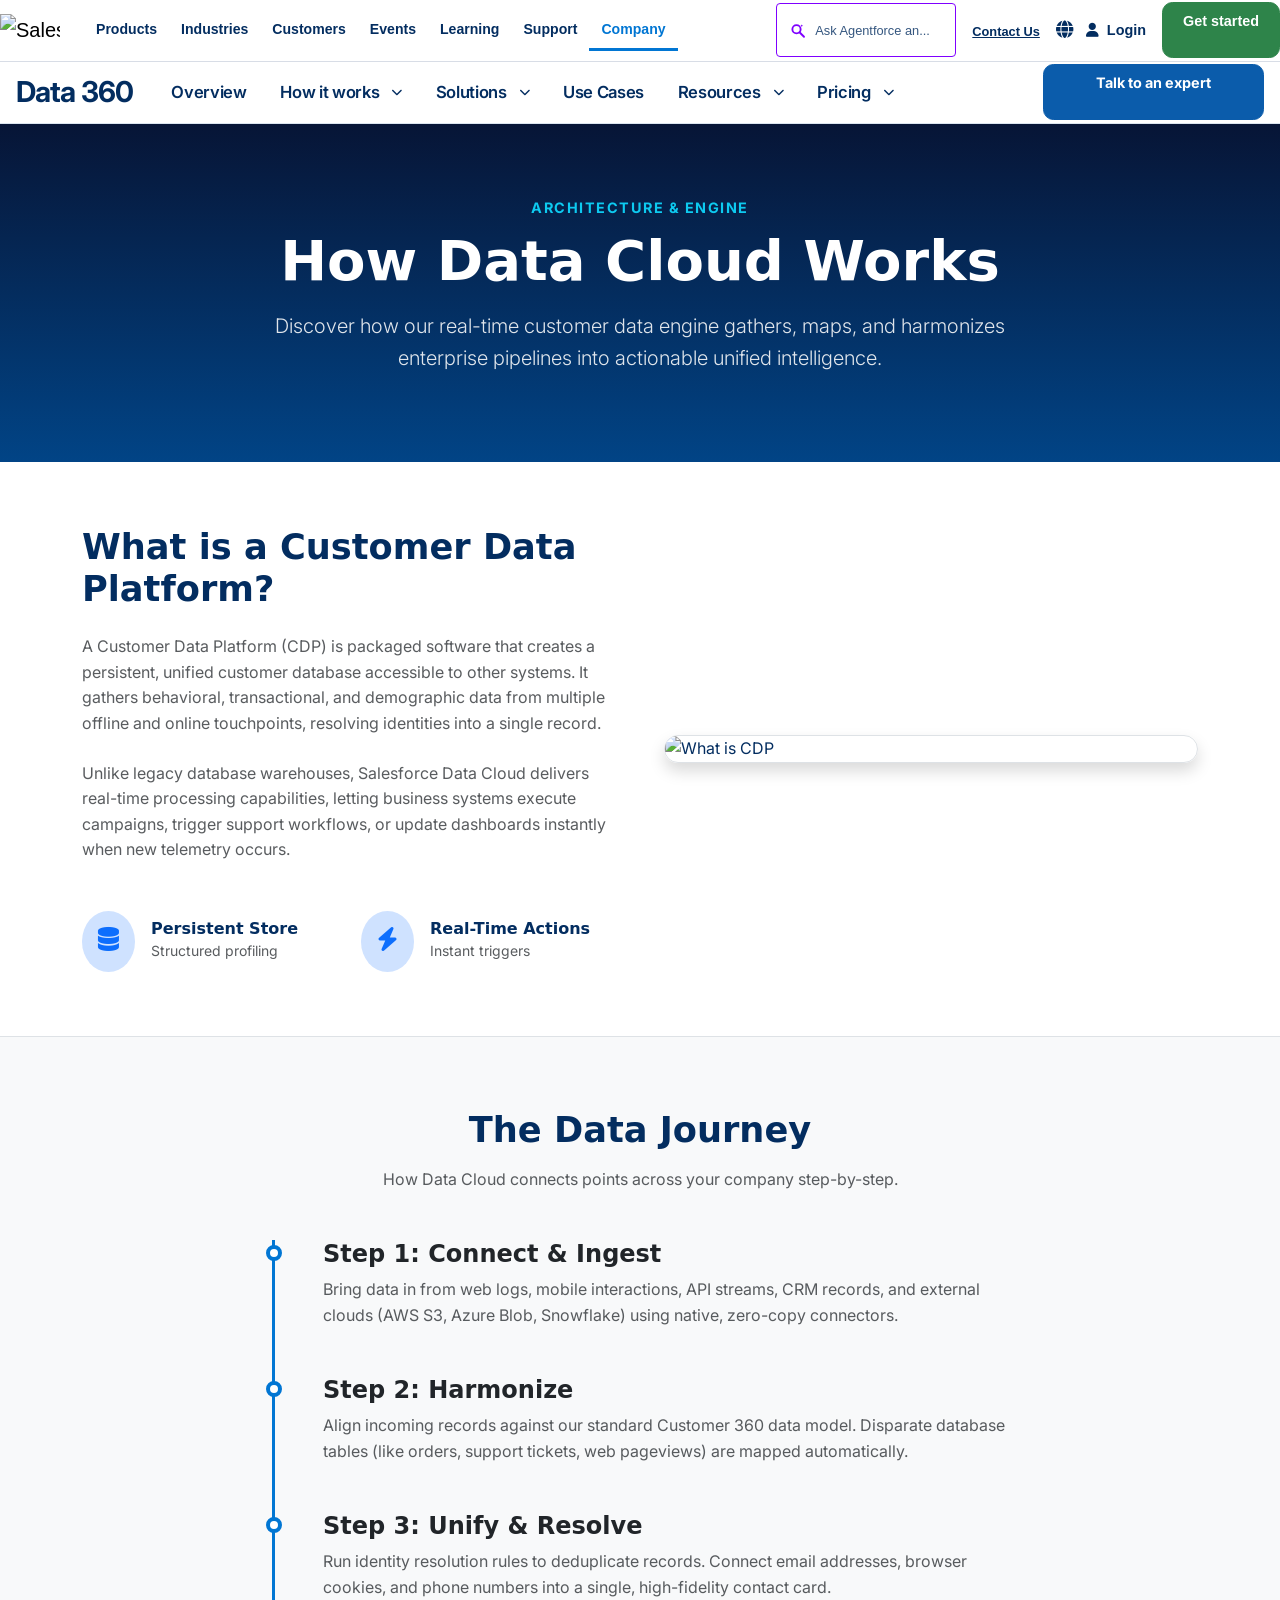
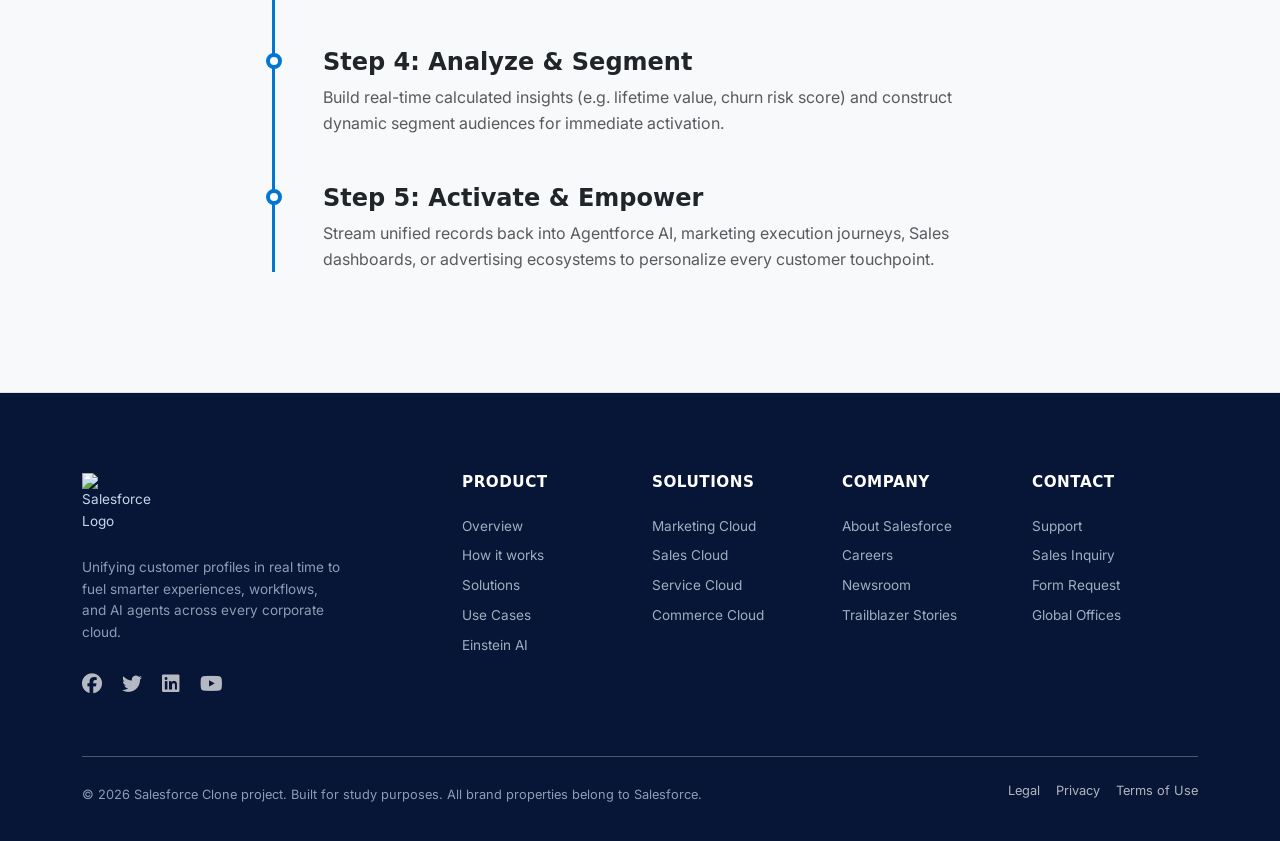
==== commit a93e605f: "Add files via upload" ====
--- a/Clone/about.html
+++ b/Clone/about.html
@@ -148,7 +148,7 @@
                         <a href="contact.html" class="text-decoration-underline text-nowrap" style="font-size: 0.85rem; color: #032d60; font-weight: 600;">Contact Us</a>
                     </div>
                     <a href="#" class="text-navy me-3 fs-5" style="color: #032d60;"><i class="fa-solid fa-globe"></i></a>
-                    <a href="dashboard.html" class="text-navy me-4 fw-bold text-decoration-none text-nowrap" style="font-size: 0.9rem; color: #032d60;"><i class="fa-solid fa-user me-1"></i> Login</a>
+                    <a href="login.html" class="text-navy me-4 fw-bold text-decoration-none text-nowrap" style="font-size: 0.9rem; color: #032d60;"><i class="fa-solid fa-user me-1"></i> Login</a>
                     <a href="contact.html" class="btn btn-sf-green px-4 py-2 text-nowrap">Get started</a>
                 </div>
             </div>
--- a/Clone/css/style.css
+++ b/Clone/css/style.css
@@ -11,6 +11,16 @@
   src: url('https://www.salesforce.com/content/dam/sfdc-docs/www/salesforce-sans/SalesforceSans-Bold.woff2') format('woff2');
   font-weight: 700;
   font-style: normal;
+}
+
+*,
+*::before,
+*::after {
+  box-sizing: border-box;
+}
+
+html {
+  overflow-x: hidden;
 }
 
 :root {
@@ -33,6 +43,534 @@
   font-family: 'Salesforce Sans', 'Inter', -apple-system, BlinkMacSystemFont, 'Segoe UI', Roboto, sans-serif;
   line-height: 1.6;
   overflow-x: hidden;
+  -webkit-text-size-adjust: 100%;
+  text-size-adjust: 100%;
+}
+
+img,
+svg,
+video,
+iframe {
+  max-width: 100%;
+}
+
+button,
+.btn,
+.form-control,
+.form-select,
+textarea {
+  min-height: 44px;
+}
+
+.container,
+.container-fluid,
+.shell-container,
+.narrow-shell {
+  width: min(100%, calc(100% - 1.5rem));
+}
+
+.row > * {
+  min-width: 0;
+}
+
+.card,
+.sf-card,
+.content-card,
+.resource-card,
+.cta-panel,
+.next-step-card,
+.resource-card-dark,
+.matrix-card {
+  overflow: hidden;
+}
+
+.form-control,
+.form-select,
+textarea {
+  width: 100%;
+}
+
+@media (min-width: 576px) {
+  .container,
+  .container-fluid,
+  .shell-container,
+  .narrow-shell {
+    width: min(100%, calc(100% - 2rem));
+  }
+}
+
+button,
+.btn,
+input,
+select,
+textarea {
+  -webkit-tap-highlight-color: transparent;
+}
+
+.mobile-nav-toggle-bar {
+  display: none;
+  align-items: center;
+  justify-content: space-between;
+  gap: 0.75rem;
+  padding: 0.85rem 1rem;
+  border-bottom: 1px solid var(--sf-border);
+  background: var(--sf-white);
+  position: sticky;
+  top: 0;
+  z-index: 1035;
+}
+
+.mobile-nav-brand {
+  display: inline-flex;
+  align-items: center;
+  gap: 0.6rem;
+  color: var(--sf-navy);
+  font-size: 1.05rem;
+  font-weight: 700;
+  text-decoration: none;
+}
+
+.mobile-nav-brand:hover,
+.mobile-nav-brand:focus-visible {
+  color: var(--sf-blue);
+  text-decoration: none;
+}
+
+.mobile-menu-toggle {
+  position: relative;
+  width: 46px;
+  height: 46px;
+  border-radius: 14px;
+  border: 1px solid var(--sf-border);
+  background: var(--sf-white);
+  display: inline-flex;
+  align-items: center;
+  justify-content: center;
+}
+
+.mobile-menu-toggle span {
+  position: absolute;
+  width: 20px;
+  height: 2px;
+  border-radius: 999px;
+  background: var(--sf-navy);
+  transition: transform 0.25s ease, opacity 0.25s ease;
+}
+
+.mobile-menu-toggle span:nth-child(1) {
+  transform: translateY(-6px);
+}
+
+.mobile-menu-toggle span:nth-child(3) {
+  transform: translateY(6px);
+}
+
+body.mobile-nav-open .mobile-menu-toggle span:nth-child(1) {
+  transform: rotate(45deg);
+}
+
+body.mobile-nav-open .mobile-menu-toggle span:nth-child(2) {
+  opacity: 0;
+}
+
+body.mobile-nav-open .mobile-menu-toggle span:nth-child(3) {
+  transform: rotate(-45deg);
+}
+
+.mobile-nav-backdrop {
+  position: fixed;
+  inset: 0;
+  background: rgba(3, 45, 96, 0.32);
+  backdrop-filter: blur(6px);
+  -webkit-backdrop-filter: blur(6px);
+  opacity: 0;
+  visibility: hidden;
+  pointer-events: none;
+  transition: opacity 0.25s ease, visibility 0.25s ease;
+  z-index: 1030;
+}
+
+.mobile-nav-drawer {
+  position: fixed;
+  top: 0;
+  right: 0;
+  width: min(92vw, 24rem);
+  height: 100dvh;
+  padding: 1rem;
+  background: var(--sf-white);
+  box-shadow: -12px 0 36px rgba(3, 45, 96, 0.16);
+  transform: translateX(100%);
+  opacity: 0;
+  visibility: hidden;
+  transition: transform 0.25s ease, opacity 0.25s ease, visibility 0.25s ease;
+  z-index: 1031;
+  overflow-y: auto;
+}
+
+body.mobile-nav-open .mobile-nav-backdrop {
+  opacity: 1;
+  visibility: visible;
+  pointer-events: auto;
+}
+
+body.mobile-nav-open .mobile-nav-drawer {
+  opacity: 1;
+  visibility: visible;
+  transform: translateX(0);
+}
+
+.mobile-drawer-shell {
+  display: flex;
+  flex-direction: column;
+  gap: 1rem;
+}
+
+.mobile-drawer-top {
+  padding-top: 0.25rem;
+}
+
+.mobile-drawer-eyebrow {
+  display: inline-block;
+  color: var(--sf-blue);
+  font-size: 0.75rem;
+  font-weight: 700;
+  letter-spacing: 0.14em;
+  text-transform: uppercase;
+  margin-bottom: 0.45rem;
+}
+
+.mobile-drawer-top h2 {
+  margin: 0 0 0.5rem;
+  font-size: 1.5rem;
+  line-height: 1.05;
+  color: var(--sf-navy);
+}
+
+.mobile-drawer-top p {
+  margin: 0;
+  color: var(--sf-text-muted);
+  font-size: 0.95rem;
+  line-height: 1.6;
+}
+
+.mobile-nav-section {
+  display: grid;
+  gap: 0.45rem;
+}
+
+.mobile-nav-section-title {
+  color: var(--sf-blue);
+  font-size: 0.75rem;
+  font-weight: 700;
+  letter-spacing: 0.14em;
+  text-transform: uppercase;
+}
+
+.mobile-nav-link,
+.mobile-nav-link:focus-visible,
+button.mobile-nav-link {
+  display: flex;
+  align-items: center;
+  justify-content: flex-start;
+  width: 100%;
+  min-height: 48px;
+  padding: 0.8rem 0.95rem;
+  border: 1px solid var(--sf-border);
+  border-radius: 14px;
+  background: var(--sf-white);
+  color: var(--sf-navy);
+  font-size: 0.98rem;
+  font-weight: 600;
+  text-decoration: none;
+  text-align: left;
+}
+
+.mobile-nav-link:hover,
+.mobile-nav-link:focus-visible,
+button.mobile-nav-link:hover,
+button.mobile-nav-link:focus-visible {
+  color: var(--sf-blue);
+  border-color: rgba(1, 118, 211, 0.28);
+  text-decoration: none;
+}
+
+.mobile-nav-actions {
+  display: grid;
+  gap: 0.7rem;
+  padding-top: 0.35rem;
+}
+
+.mobile-utility-link,
+.mobile-login-link,
+.mobile-talk-link {
+  justify-content: center;
+  text-align: center;
+}
+
+.shared-announcement-bar {
+  background: linear-gradient(90deg, #032d60 0%, #014486 100%);
+  color: var(--sf-white);
+  padding: 0.7rem 0;
+}
+
+.shared-shell {
+  max-width: 1280px;
+  margin: 0 auto;
+  padding: 0 1.5rem;
+}
+
+.shared-announcement-bar .shared-shell {
+  display: flex;
+  align-items: center;
+  justify-content: space-between;
+  gap: 1rem;
+}
+
+.shared-announcement-bar p {
+  margin: 0;
+  color: var(--sf-white);
+  font-size: 0.95rem;
+}
+
+.shared-announcement-bar a {
+  color: var(--sf-white);
+  font-weight: 600;
+  text-decoration: none;
+}
+
+.shared-global-nav {
+  padding: 0.9rem 0;
+}
+
+.shared-nav-shell {
+  display: flex;
+  align-items: center;
+  justify-content: space-between;
+  gap: 1.5rem;
+}
+
+.shared-brand img {
+  width: 64px;
+  height: auto;
+}
+
+.shared-nav-links,
+.shared-nav-actions {
+  display: flex;
+  align-items: center;
+  gap: 0.35rem;
+}
+
+.shared-nav-link,
+.shared-nav-action,
+.shared-nav-cta {
+  color: var(--sf-navy);
+  font-weight: 600;
+  font-size: 0.95rem;
+  text-decoration: none;
+  padding: 0.55rem 0.9rem;
+  border-radius: 999px;
+}
+
+.shared-nav-link:hover,
+.shared-nav-action:hover,
+.shared-nav-cta:hover {
+  text-decoration: none;
+  color: var(--sf-blue);
+  background: rgba(1, 118, 211, 0.06);
+}
+
+.shared-nav-trigger {
+  border: 0;
+  background: transparent;
+  display: inline-flex;
+  align-items: center;
+  gap: 0.4rem;
+  cursor: pointer;
+}
+
+.shared-nav-trigger i {
+  font-size: 0.8rem;
+}
+
+.shared-nav-dropdown {
+  position: relative;
+}
+
+.shared-industries-menu {
+  position: absolute;
+  top: calc(100% + 0.8rem);
+  left: 50%;
+  transform: translateX(-50%) translateY(8px);
+  width: min(980px, calc(100vw - 2rem));
+  min-height: 280px;
+  display: grid;
+  grid-template-columns: minmax(320px, 1.2fr) minmax(250px, 0.8fr);
+  background: var(--sf-white);
+  border: 1px solid var(--sf-border);
+  border-radius: 16px;
+  box-shadow: 0 30px 70px rgba(3, 45, 96, 0.14);
+  opacity: 0;
+  visibility: hidden;
+  pointer-events: none;
+  transition: opacity 0.2s ease, transform 0.2s ease, visibility 0.2s ease;
+}
+
+.shared-nav-dropdown.is-open .shared-industries-menu {
+  opacity: 1;
+  visibility: visible;
+  pointer-events: auto;
+  transform: translateX(-50%) translateY(0);
+}
+
+.shared-industries-panel {
+  padding: 1.35rem;
+}
+
+.shared-industries-list-panel {
+  border-right: 1px solid var(--sf-border);
+}
+
+.shared-panel-title {
+  font-size: 0.8rem;
+  font-weight: 700;
+  letter-spacing: 0.16em;
+  text-transform: uppercase;
+  color: var(--sf-text-muted);
+  margin-bottom: 1rem;
+}
+
+.shared-industries-list {
+  display: grid;
+  grid-template-columns: repeat(2, minmax(0, 1fr));
+  gap: 0.5rem;
+}
+
+.shared-industry-link {
+  display: flex;
+  align-items: center;
+  justify-content: space-between;
+  gap: 0.7rem;
+  padding: 0.75rem 0.85rem;
+  border-radius: 10px;
+  color: var(--sf-navy);
+  text-decoration: none;
+  font-weight: 600;
+  background: transparent;
+}
+
+.shared-industry-link:hover {
+  background: rgba(1, 118, 211, 0.06);
+  color: var(--sf-blue);
+  text-decoration: none;
+}
+
+.shared-industry-icon {
+  display: inline-flex;
+  align-items: center;
+  justify-content: center;
+  width: 2rem;
+  height: 2rem;
+  border-radius: 999px;
+  background: rgba(1, 118, 211, 0.08);
+  color: var(--sf-blue);
+  flex-shrink: 0;
+}
+
+.shared-industries-feature-panel {
+  display: flex;
+  flex-direction: column;
+  justify-content: center;
+  background: linear-gradient(180deg, rgba(1, 118, 211, 0.06), rgba(3, 45, 96, 0.03));
+}
+
+.shared-feature-badge {
+  display: inline-flex;
+  align-self: flex-start;
+  padding: 0.35rem 0.65rem;
+  background: rgba(46, 132, 74, 0.12);
+  color: var(--sf-green);
+  border-radius: 999px;
+  font-size: 0.8rem;
+  font-weight: 700;
+  margin-bottom: 0.9rem;
+}
+
+.shared-industries-feature-panel h3 {
+  margin: 0 0 0.5rem;
+  font-size: 1.3rem;
+}
+
+.shared-industries-feature-panel p {
+  margin: 0 0 1rem;
+  color: var(--sf-text-muted);
+}
+
+.shared-feature-cta {
+  display: inline-flex;
+  align-self: flex-start;
+  padding: 0.7rem 1rem;
+  border-radius: 999px;
+  background: var(--sf-blue);
+  color: var(--sf-white);
+  font-weight: 700;
+  text-decoration: none;
+}
+
+.shared-feature-cta:hover {
+  background: var(--sf-blue-hover);
+  color: var(--sf-white);
+  text-decoration: none;
+}
+
+.shared-nav-login {
+  background: rgba(1, 118, 211, 0.08);
+}
+
+.shared-nav-cta {
+  background: var(--sf-blue);
+  color: var(--sf-white);
+}
+
+.shared-nav-cta:hover {
+  background: var(--sf-blue-hover);
+  color: var(--sf-white);
+}
+
+@media (max-width: 991.98px) {
+  .shared-announcement-bar .shared-shell,
+  .shared-nav-shell {
+    flex-direction: column;
+    align-items: flex-start;
+  }
+
+  .shared-nav-links,
+  .shared-nav-actions {
+    flex-wrap: wrap;
+  }
+
+  .shared-industries-menu {
+    position: static;
+    width: 100%;
+    grid-template-columns: 1fr;
+    transform: none;
+    margin-top: 0.75rem;
+  }
+
+  .shared-nav-dropdown.is-open .shared-industries-menu {
+    transform: none;
+  }
+
+  .shared-industries-list {
+    grid-template-columns: 1fr;
+  }
+}
+
+/* Global safe image reset - prevents oversized / broken / bleeding images */
+img {
+  max-width: 100%;
+  height: auto;
+  display: block;
 }
 
 h1, h2, h3, h4, h5, h6 {
@@ -2156,6 +2694,29 @@
     width: min(calc(100% - 1.5rem), var(--sf-container));
   }
 
+  .global-nav,
+  .product-nav {
+    display: none !important;
+  }
+
+  .mobile-nav-toggle-bar {
+    display: flex;
+  }
+
+  .section-heading-inline {
+    flex-direction: column;
+    align-items: flex-start;
+  }
+
+  .cta-panel,
+  .community-banner,
+  .activation-panel,
+  .activation-panel.reverse,
+  .community-panel-dark {
+    flex-direction: column;
+    grid-template-columns: 1fr;
+  }
+
   .site-header .global-nav {
     min-height: 4.9rem;
   }
@@ -2336,6 +2897,39 @@
     width: min(calc(100% - 1.2rem), var(--sf-container));
   }
 
+  .btn,
+  .btn-sf-primary,
+  .btn-sf-outline-blue,
+  .btn-sf-green,
+  .btn-hero-primary,
+  .btn-hero-secondary,
+  .btn-story-light,
+  .btn-story-outline {
+    width: 100%;
+    justify-content: center;
+  }
+
+  .hero-actions,
+  .feature-actions,
+  .activation-actions {
+    flex-direction: column;
+    align-items: stretch;
+  }
+
+  .site-footer .row > [class*='col-'],
+  .sf-footer .row > [class*='col-'] {
+    flex: 0 0 100%;
+    max-width: 100%;
+  }
+
+  .mobile-nav-drawer {
+    width: min(100vw, 24rem);
+  }
+
+  .mobile-drawer-top h2 {
+    font-size: 1.35rem;
+  }
+
   .section-spacing {
     padding: 3.75rem 0;
   }
@@ -3909,7 +4503,7 @@
     margin-top: 1.2rem;
   }
 }
-
+
 
 .page-home .site-header .shell-container {
   width: min(calc(100% - 2.5rem), 1800px);
@@ -4059,7 +4653,7 @@
   .page-home .product-nav-row {
     min-height: 4.5rem;
   }
-}
+}
 
 .page-home .site-header .header-actions {
   gap: 1.15rem;
@@ -4210,3 +4804,1056 @@
 .global-nav .navbar-nav {
   align-items: center !important;
 }
+
+/* Premium Home Header Refresh */
+:root {
+  --announcement-height: 40px;
+  --desktop-global-height: 84px;
+  --desktop-product-height: 72px;
+  --mobile-bar-height: 72px;
+  --page-home-global-top: var(--announcement-height);
+  --page-home-product-top: calc(var(--announcement-height) + var(--desktop-global-height));
+  --page-home-mobile-top: var(--announcement-height);
+  --page-home-header-offset: calc(var(--announcement-height) + var(--desktop-global-height) + var(--desktop-product-height));
+  --premium-link-color: #032d60;
+  --premium-link-hover: #2563eb;
+  --premium-surface: rgba(255, 255, 255, 0.98);
+  --premium-surface-soft: rgba(255, 255, 255, 0.97);
+  --premium-border: rgba(148, 163, 184, 0.24);
+  --premium-focus-ring: 0 0 0 4px rgba(37, 99, 235, 0.15);
+  --premium-ease: cubic-bezier(0.22, 1, 0.36, 1);
+}
+
+.page-home {
+  scroll-padding-top: var(--page-home-header-offset);
+}
+
+.page-home main {
+  padding-top: var(--page-home-header-offset);
+}
+
+.page-home .site-header {
+  position: relative;
+  z-index: 1100;
+  font-family: 'Inter', 'SF Pro Display', 'Salesforce Sans', -apple-system, BlinkMacSystemFont, 'Segoe UI', sans-serif;
+}
+
+.page-home .site-header a,
+.page-home .site-header button {
+  cursor: pointer;
+}
+
+.page-home .site-header a,
+.page-home .site-header button,
+.page-home .site-header input {
+  transition: color 250ms ease, background-color 250ms ease, border-color 250ms ease, opacity 250ms ease, box-shadow 250ms ease, transform 250ms var(--premium-ease);
+}
+
+.page-home .site-header a:focus-visible,
+.page-home .site-header button:focus-visible,
+.page-home .site-header input:focus-visible {
+  outline: none;
+  box-shadow: var(--premium-focus-ring);
+}
+
+.page-home .site-header button {
+  border: none;
+  background: transparent;
+}
+
+.page-home .site-header .shell-container {
+  width: min(calc(100% - 3rem), 1480px);
+}
+
+.page-home .home-alert-bar {
+  position: fixed;
+  top: 0;
+  left: 0;
+  right: 0;
+  height: var(--announcement-height);
+  background: #0b1f5f;
+  color: #ffffff;
+  box-shadow: 0 6px 18px rgba(11, 31, 95, 0.22);
+  z-index: 9999;
+  animation: announcementSlideDown 0.5s ease both;
+}
+
+.page-home .home-alert-inner {
+  min-height: var(--announcement-height);
+  display: flex;
+  align-items: center;
+  justify-content: center;
+  gap: 1rem;
+}
+
+.page-home .home-alert-inner p {
+  flex: 1 1 auto;
+  margin: 0;
+  min-width: 0;
+  overflow: hidden;
+  text-overflow: ellipsis;
+  white-space: nowrap;
+  color: #ffffff;
+  font-size: 14px;
+  font-weight: 600;
+  line-height: 1;
+}
+
+.page-home .home-alert-link {
+  flex-shrink: 0;
+  position: relative;
+  display: inline-flex;
+  align-items: center;
+  gap: 0.45rem;
+  color: #ffffff;
+  font-size: 14px;
+  font-weight: 600;
+  line-height: 1;
+  text-decoration: none;
+  white-space: nowrap;
+}
+
+.page-home .home-alert-link::after,
+.page-home .premium-nav-link::after,
+.page-home .product-nav-link::after,
+.page-home .header-contact-link::after {
+  content: '';
+  position: absolute;
+  left: 50%;
+  bottom: -0.2rem;
+  width: 100%;
+  height: 2px;
+  border-radius: 999px;
+  background: currentColor;
+  transform: translateX(-50%) scaleX(0);
+  transform-origin: center;
+  transition: transform 250ms var(--premium-ease);
+}
+
+.page-home .home-alert-link:hover,
+.page-home .home-alert-link:focus-visible {
+  color: #93c5fd;
+  text-decoration: none;
+}
+
+.page-home .home-alert-link:hover::after,
+.page-home .home-alert-link:focus-visible::after,
+.page-home .premium-nav-link:hover::after,
+.page-home .premium-nav-link:focus-visible::after,
+.page-home .premium-nav-link.active::after,
+.page-home .product-nav-link:hover::after,
+.page-home .product-nav-link:focus-visible::after,
+.page-home .product-nav-link.active::after,
+.page-home .header-contact-link:hover::after,
+.page-home .header-contact-link:focus-visible::after {
+  transform: translateX(-50%) scaleX(1);
+}
+
+.page-home .home-alert-link i {
+  font-size: 0.78rem;
+}
+
+.page-home .home-alert-link:hover i,
+.page-home .home-alert-link:focus-visible i {
+  transform: translateX(4px);
+}
+
+.page-home .global-nav,
+.page-home .product-nav,
+.page-home .premium-mobile-bar {
+  position: fixed;
+  left: 0;
+  right: 0;
+  background: #ffffff;
+  transition: background-color 300ms ease, box-shadow 300ms ease, backdrop-filter 300ms ease, border-color 300ms ease;
+}
+
+.page-home .global-nav {
+  top: var(--page-home-global-top);
+  min-height: var(--desktop-global-height) !important;
+  z-index: 9998;
+  border-bottom: 1px solid var(--premium-border);
+}
+
+.page-home .product-nav {
+  top: var(--page-home-product-top) !important;
+  min-height: var(--desktop-product-height) !important;
+  z-index: 9997;
+  border-bottom: 1px solid rgba(148, 163, 184, 0.18);
+}
+
+.page-home .premium-mobile-bar {
+  top: var(--page-home-mobile-top);
+  min-height: var(--mobile-bar-height);
+  z-index: 9998;
+  border-bottom: 1px solid var(--premium-border);
+}
+
+.page-home .site-header.is-scrolled .global-nav,
+.page-home .site-header.is-scrolled .product-nav,
+.page-home .site-header.is-scrolled .premium-mobile-bar {
+  background: var(--premium-surface) !important;
+  backdrop-filter: blur(20px);
+  -webkit-backdrop-filter: blur(20px);
+}
+
+.page-home .site-header.is-scrolled .product-nav,
+.page-home .site-header.is-scrolled .premium-mobile-bar {
+  box-shadow: 0 8px 30px rgba(0, 0, 0, 0.08);
+}
+
+.page-home .global-nav-shell {
+  position: relative;
+  min-height: var(--desktop-global-height) !important;
+  display: flex;
+  align-items: center;
+  justify-content: space-between;
+  gap: 2rem;
+  overflow: visible;
+}
+
+.page-home .site-brand {
+  display: inline-flex;
+  align-items: center;
+  justify-content: center;
+  flex-shrink: 0;
+  transform-origin: center;
+}
+
+.page-home .site-brand:hover,
+.page-home .site-brand:focus-visible {
+  transform: scale(1.04) rotate(2deg);
+}
+
+.page-home .site-brand img,
+.page-home .mobile-site-brand img {
+  display: block;
+  width: auto;
+  height: auto;
+}
+
+.page-home .global-nav-inner {
+  display: flex;
+  align-items: center;
+  justify-content: space-between;
+  gap: 1.5rem;
+  flex: 1;
+  min-width: 0;
+}
+
+.page-home .top-nav-links {
+  display: flex;
+  align-items: center;
+  gap: 0.15rem;
+  list-style: none;
+  margin: 0;
+  padding: 0;
+  min-width: 0;
+}
+
+.page-home .premium-nav-item {
+  position: static;
+}
+
+.page-home .product-nav-item {
+  position: relative;
+}
+
+.page-home .premium-nav-link,
+.page-home .product-nav-link {
+  position: relative;
+  display: inline-flex;
+  align-items: center;
+  justify-content: center;
+  gap: 0.45rem;
+  min-height: 48px;
+  padding: 0 0.95rem;
+  color: var(--premium-link-color) !important;
+  font-size: 15.5px;
+  font-weight: 600;
+  letter-spacing: -0.02em;
+  line-height: 1;
+  text-decoration: none;
+  white-space: nowrap;
+}
+
+.page-home .premium-nav-link:hover,
+.page-home .premium-nav-link:focus-visible,
+.page-home .premium-nav-link.active,
+.page-home .product-nav-link:hover,
+.page-home .product-nav-link:focus-visible,
+.page-home .product-nav-link.active {
+  color: var(--premium-link-hover) !important;
+  text-decoration: none;
+  transform: translateY(-2px);
+}
+
+.page-home .premium-nav-link:active,
+.page-home .product-nav-link:active,
+.page-home .header-utility-link:active,
+.page-home .header-login-link:active,
+.page-home .header-cta:active,
+.page-home .product-nav-cta:active,
+.page-home .mobile-started-pill:active,
+.page-home .mobile-nav-link:active,
+.page-home .mobile-menu-toggle:active {
+  transform: scale(0.98);
+}
+
+.page-home .premium-nav-toggle i,
+.page-home .product-nav-link i {
+  font-size: 0.72rem;
+  transition: transform 250ms var(--premium-ease), color 250ms ease;
+}
+
+.page-home .premium-dropdown:hover > .premium-nav-toggle i,
+.page-home .premium-dropdown:focus-within > .premium-nav-toggle i,
+.page-home .premium-dropdown.is-open > .premium-nav-toggle i {
+  transform: rotate(180deg);
+  color: var(--premium-link-hover);
+}
+
+.page-home .header-actions {
+  display: flex;
+  align-items: center;
+  justify-content: flex-end;
+  gap: 0.85rem;
+  flex-shrink: 0;
+}
+
+.page-home .agentforce-search-container {
+  display: flex !important;
+  align-items: center !important;
+  gap: 0.65rem !important;
+  min-width: 280px;
+  height: 42px;
+  padding: 0 1rem !important;
+  border-radius: 999px !important;
+  border: 1px solid rgba(148, 163, 184, 0.34) !important;
+  background: rgba(255, 255, 255, 0.88) !important;
+  box-shadow: inset 0 1px 0 rgba(255, 255, 255, 0.82);
+}
+
+.page-home .agentforce-search-container:hover {
+  border-color: #2563eb !important;
+}
+
+.page-home .agentforce-search-container:focus-within {
+  border-color: #2563eb !important;
+  box-shadow: var(--premium-focus-ring) !important;
+}
+
+.page-home .search-icon {
+  color: #2563eb;
+  font-size: 0.95rem;
+  flex-shrink: 0;
+}
+
+.page-home .agentforce-search-container input {
+  width: 100%;
+  min-width: 0;
+  height: 100%;
+  padding: 0 !important;
+  border: none !important;
+  background: transparent !important;
+  box-shadow: none !important;
+  color: var(--premium-link-color) !important;
+  font-size: 14.5px;
+  font-weight: 500;
+}
+
+.page-home .agentforce-search-container input::placeholder {
+  color: #64748b !important;
+  opacity: 1 !important;
+}
+
+.page-home .header-utility-link,
+.page-home .header-login-link {
+  position: relative;
+  display: inline-flex;
+  align-items: center;
+  justify-content: center;
+  gap: 0.48rem;
+  min-height: 42px;
+  padding: 0 0.35rem;
+  color: var(--premium-link-color);
+  font-size: 15px;
+  font-weight: 600;
+  letter-spacing: -0.02em;
+  line-height: 1;
+  text-decoration: none;
+  white-space: nowrap;
+  text-align: center;
+}
+
+.page-home .header-contact-link:hover,
+.page-home .header-contact-link:focus-visible,
+.page-home .header-login-link:hover,
+.page-home .header-login-link:focus-visible,
+.page-home .header-language-link:hover,
+.page-home .header-language-link:focus-visible {
+  color: var(--premium-link-hover);
+  text-decoration: none;
+}
+
+.page-home .header-login-link:hover,
+.page-home .header-login-link:focus-visible {
+  transform: translateY(-2px);
+}
+
+.page-home .header-language-link {
+  padding: 0 0.8rem;
+  border-radius: 999px;
+}
+
+.page-home .header-language-link i {
+  transition: transform 250ms var(--premium-ease), color 250ms ease;
+}
+
+.page-home .header-language-link:hover i,
+.page-home .header-language-link:focus-visible i {
+  transform: rotate(20deg) scale(1.1);
+  color: #2563eb;
+}
+
+.page-home .header-cta,
+.page-home .product-nav-cta,
+.page-home .mobile-started-pill {
+  display: inline-flex;
+  align-items: center;
+  justify-content: center;
+  white-space: nowrap;
+  text-decoration: none;
+  font-weight: 700;
+  letter-spacing: -0.02em;
+  text-align: center;
+}
+
+.page-home .header-cta-primary {
+  min-height: 50px;
+  padding: 0 1.65rem;
+  border-radius: 14px;
+  color: #ffffff !important;
+  background: linear-gradient(135deg, #2563eb 0%, #1d4ed8 100%);
+  box-shadow: 0 16px 32px rgba(29, 78, 216, 0.24);
+  text-align: center;
+}
+
+.page-home .header-cta-primary:hover,
+.page-home .header-cta-primary:focus-visible,
+.page-home .mobile-started-pill:hover,
+.page-home .mobile-started-pill:focus-visible {
+  color: #ffffff !important;
+  text-decoration: none;
+  transform: translateY(-3px) scale(1.03);
+  background: linear-gradient(135deg, #3b82f6 0%, #2563eb 100%);
+  box-shadow: 0 20px 38px rgba(29, 78, 216, 0.32);
+}
+
+.page-home .product-nav-shell {
+  min-height: var(--desktop-product-height) !important;
+}
+
+.page-home .product-nav-row {
+  min-height: var(--desktop-product-height) !important;
+  display: flex;
+  align-items: center;
+  justify-content: space-between;
+  gap: 2rem;
+}
+
+.page-home .product-nav-brand {
+  position: relative;
+  display: inline-flex;
+  align-items: center;
+  color: var(--premium-link-color);
+  font-size: clamp(2.15rem, 2.7vw, 2.6rem) !important;
+  font-weight: 700 !important;
+  letter-spacing: -0.04em !important;
+  line-height: 1;
+  text-decoration: none;
+}
+
+.page-home .product-nav-brand:hover,
+.page-home .product-nav-brand:focus-visible {
+  color: #0b5cab;
+  text-decoration: none;
+}
+
+.page-home .product-nav-links-wrapper {
+  display: flex;
+  align-items: center;
+  gap: 0.2rem;
+  flex: 1;
+  min-width: 0;
+}
+
+.page-home .product-nav-cta {
+  min-height: 50px;
+  padding: 0 1.75rem;
+  border-radius: 14px;
+  color: #ffffff !important;
+  background: #0b5cab;
+  box-shadow: 0 16px 32px rgba(3, 45, 96, 0.18);
+}
+
+.page-home .product-nav-cta:hover,
+.page-home .product-nav-cta:focus-visible {
+  color: #ffffff !important;
+  text-decoration: none;
+  transform: translateY(-2px) scale(1.02);
+  background: #0176d3;
+  box-shadow: 0 20px 40px rgba(3, 45, 96, 0.24);
+}
+
+.page-home .premium-dropdown-menu {
+  position: absolute;
+  top: calc(100% + 0.8rem);
+  left: 0;
+  min-width: 320px;
+  padding: 1.1rem;
+  border: 1px solid rgba(226, 232, 240, 0.9);
+  border-radius: 16px;
+  background: #ffffff;
+  box-shadow: 0 20px 60px rgba(0, 0, 0, 0.12);
+  opacity: 0;
+  visibility: hidden;
+  pointer-events: none;
+  transform: translateY(0.35rem) scale(0.95);
+  transform-origin: top left;
+  transition: opacity 250ms ease, transform 250ms var(--premium-ease), visibility 250ms ease;
+  z-index: 9999;
+  isolation: isolate;
+}
+
+.page-home .premium-dropdown:hover > .premium-dropdown-menu,
+.page-home .premium-dropdown:focus-within > .premium-dropdown-menu,
+.page-home .premium-dropdown.is-open > .premium-dropdown-menu {
+  opacity: 1;
+  visibility: visible;
+  pointer-events: auto;
+  transform: translateY(0) scale(1);
+}
+
+.page-home .premium-mega-menu {
+  left: 50%;
+  width: min(1400px, calc(100vw - 2rem));
+  max-width: 1400px;
+  padding: 1.35rem;
+  border-radius: 24px;
+  border: 1px solid rgba(148, 163, 184, 0.24);
+  background: linear-gradient(135deg, #f8fbff 0%, #ffffff 100%);
+  box-shadow: 0 20px 60px rgba(2, 8, 23, 0.16);
+  transform: translateX(-50%) translateY(-8px) scale(0.98);
+  transform-origin: top center;
+}
+
+.page-home .premium-dropdown:hover > .premium-mega-menu,
+.page-home .premium-dropdown:focus-within > .premium-mega-menu,
+.page-home .premium-dropdown.is-open > .premium-mega-menu {
+  transform: translateX(-50%) translateY(0) scale(1);
+}
+
+.page-home .premium-mega-grid {
+  display: grid;
+  grid-template-columns: minmax(280px, 0.9fr) minmax(320px, 1.1fr);
+  gap: 1rem;
+  align-items: stretch;
+}
+
+.page-home .premium-dropdown-column,
+.page-home .premium-feature-card,
+.page-home .product-dropdown-menu {
+  background: var(--premium-surface-soft);
+  border: 1px solid rgba(226, 232, 240, 0.95);
+  border-radius: 20px;
+}
+
+.page-home .premium-dropdown-column,
+.page-home .product-dropdown-menu {
+  display: flex;
+  flex-direction: column;
+  gap: 0.55rem;
+  padding: 1rem;
+}
+
+.page-home .premium-feature-card {
+  position: relative;
+  display: flex;
+  flex-direction: column;
+  justify-content: space-between;
+  gap: 1rem;
+  padding: 1.4rem;
+  overflow: hidden;
+  background: linear-gradient(135deg, rgba(37, 99, 235, 0.12) 0%, rgba(255, 255, 255, 0.98) 100%);
+}
+
+.page-home .premium-feature-card::before {
+  content: '';
+  position: absolute;
+  inset: 0;
+  background: radial-gradient(circle at top right, rgba(37, 99, 235, 0.16), transparent 52%);
+  pointer-events: none;
+}
+
+.page-home .premium-feature-card h3 {
+  position: relative;
+  margin: 0;
+  font-size: 1.55rem;
+  line-height: 1.12;
+  letter-spacing: -0.04em;
+  color: var(--premium-link-color);
+}
+
+.page-home .premium-feature-card p {
+  position: relative;
+  margin: 0;
+  color: #475569;
+  font-size: 0.98rem;
+  line-height: 1.65;
+}
+
+.page-home .premium-dropdown-label,
+.page-home .mobile-nav-section-title,
+.page-home .mobile-drawer-eyebrow,
+.page-home .premium-dropdown-pill {
+  display: inline-flex;
+  align-items: center;
+  width: fit-content;
+  color: #0b5cab;
+  font-size: 0.76rem;
+  font-weight: 700;
+  letter-spacing: 0.14em;
+  text-transform: uppercase;
+}
+
+.page-home .premium-dropdown-pill {
+  padding: 0.4rem 0.7rem;
+  border-radius: 999px;
+  background: rgba(11, 92, 171, 0.12);
+}
+
+.page-home .premium-dropdown-link {
+  display: flex;
+  flex-direction: column;
+  gap: 0.18rem;
+  padding: 0.8rem 0.9rem;
+  border: 1px solid transparent;
+  border-radius: 14px;
+  color: var(--premium-link-color);
+  text-decoration: none;
+  transition: transform 220ms ease, background-color 220ms ease, border-color 220ms ease, color 220ms ease;
+}
+
+.page-home .premium-dropdown-link strong {
+  font-size: 0.98rem;
+  font-weight: 700;
+  letter-spacing: -0.02em;
+}
+
+.page-home .premium-dropdown-link small {
+  color: #64748b;
+  font-size: 0.84rem;
+  line-height: 1.45;
+}
+
+.page-home .premium-dropdown-link:hover,
+.page-home .premium-dropdown-link:focus-visible,
+.page-home .premium-card-cta:hover,
+.page-home .premium-card-cta:focus-visible {
+  color: var(--premium-link-hover);
+  text-decoration: none;
+}
+
+.page-home .premium-dropdown-link:hover,
+.page-home .premium-dropdown-link:focus-visible {
+  transform: translateY(-2px);
+  background: rgba(37, 99, 235, 0.08);
+  border-color: rgba(37, 99, 235, 0.16);
+  box-shadow: 0 12px 24px rgba(37, 99, 235, 0.12);
+}
+
+.page-home .premium-card-cta {
+  display: inline-flex;
+  align-items: center;
+  gap: 0.5rem;
+  color: #0b5cab;
+  font-weight: 700;
+  text-decoration: none;
+}
+
+.page-home .premium-card-cta i {
+  font-size: 0.78rem;
+}
+
+.page-home .premium-card-cta:hover i,
+.page-home .premium-card-cta:focus-visible i {
+  transform: translateX(4px);
+}
+
+.page-home .product-dropdown-menu {
+  width: clamp(280px, 24vw, 360px);
+}
+
+.page-home .premium-mobile-bar-inner {
+  min-height: var(--mobile-bar-height);
+  display: flex;
+  align-items: center;
+  justify-content: space-between;
+  gap: 1rem;
+}
+
+.page-home .mobile-site-brand {
+  display: inline-flex;
+  align-items: center;
+  gap: 0.75rem;
+  color: var(--premium-link-color);
+  font-size: 1.3rem;
+  font-weight: 700;
+  letter-spacing: -0.03em;
+  line-height: 1;
+  text-decoration: none;
+}
+
+.page-home .mobile-site-brand:hover,
+.page-home .mobile-site-brand:focus-visible {
+  color: var(--premium-link-color);
+  text-decoration: none;
+  transform: scale(1.04) rotate(2deg);
+}
+
+.page-home .mobile-bar-actions {
+  display: flex;
+  align-items: center;
+  gap: 0.75rem;
+}
+
+.page-home .mobile-started-pill {
+  min-height: 42px;
+  padding: 0 1rem;
+  border-radius: 999px;
+  color: #ffffff !important;
+  background: linear-gradient(135deg, #2563eb 0%, #1d4ed8 100%);
+  box-shadow: 0 12px 28px rgba(29, 78, 216, 0.24);
+}
+
+.page-home .mobile-menu-toggle {
+  position: relative;
+  width: 50px;
+  height: 50px;
+  border-radius: 16px;
+  border: 1px solid rgba(148, 163, 184, 0.28);
+  background: rgba(255, 255, 255, 0.9);
+  box-shadow: 0 10px 24px rgba(15, 23, 42, 0.08);
+}
+
+.page-home .mobile-menu-toggle:hover,
+.page-home .mobile-menu-toggle:focus-visible {
+  transform: translateY(-2px) scale(1.02);
+  border-color: rgba(37, 99, 235, 0.45);
+}
+
+.page-home .mobile-menu-toggle span {
+  position: absolute;
+  left: 50%;
+  width: 20px;
+  height: 2px;
+  border-radius: 999px;
+  background: var(--premium-link-color);
+  transform-origin: center;
+  transition: transform 300ms var(--premium-ease), opacity 300ms ease, background-color 250ms ease;
+}
+
+.page-home .mobile-menu-toggle span:nth-child(1) {
+  transform: translate(-50%, -6px);
+}
+
+.page-home .mobile-menu-toggle span:nth-child(2) {
+  transform: translate(-50%, 0);
+}
+
+.page-home .mobile-menu-toggle span:nth-child(3) {
+  transform: translate(-50%, 6px);
+}
+
+body.page-home.mobile-nav-open .mobile-menu-toggle span:nth-child(1) {
+  transform: translate(-50%, 0) rotate(45deg);
+}
+
+body.page-home.mobile-nav-open .mobile-menu-toggle span:nth-child(2) {
+  opacity: 0;
+}
+
+body.page-home.mobile-nav-open .mobile-menu-toggle span:nth-child(3) {
+  transform: translate(-50%, 0) rotate(-45deg);
+}
+
+body.mobile-nav-open {
+  overflow: hidden;
+}
+
+.page-home .mobile-nav-backdrop {
+  position: fixed;
+  inset: var(--announcement-height) 0 0 0;
+  background: rgba(3, 45, 96, 0.28);
+  backdrop-filter: blur(8px);
+  -webkit-backdrop-filter: blur(8px);
+  opacity: 0;
+  visibility: hidden;
+  pointer-events: none;
+  transition: opacity 300ms ease, visibility 300ms ease;
+  z-index: 9996;
+}
+
+.page-home .mobile-nav-drawer {
+  position: fixed;
+  top: var(--announcement-height);
+  right: 0;
+  width: min(92vw, 420px);
+  height: calc(100dvh - var(--announcement-height));
+  background: rgba(255, 255, 255, 0.92);
+  box-shadow: -18px 0 44px rgba(15, 23, 42, 0.18);
+  backdrop-filter: blur(20px);
+  -webkit-backdrop-filter: blur(20px);
+  transform: translateX(100%);
+  opacity: 0;
+  visibility: hidden;
+  transition: transform 300ms var(--premium-ease), opacity 300ms ease, visibility 300ms ease;
+  z-index: 9997;
+  overflow-y: auto;
+}
+
+body.page-home.mobile-nav-open .mobile-nav-backdrop {
+  opacity: 1;
+  visibility: visible;
+  pointer-events: auto;
+}
+
+body.page-home.mobile-nav-open .mobile-nav-drawer {
+  opacity: 1;
+  visibility: visible;
+  transform: translateX(0);
+}
+
+.page-home .mobile-drawer-shell {
+  display: flex;
+  flex-direction: column;
+  gap: 1rem;
+  min-height: 100%;
+  padding: 1.35rem;
+}
+
+.page-home .mobile-drawer-top h2 {
+  margin: 0.45rem 0 0.5rem;
+  font-size: 2rem;
+  line-height: 0.98;
+  letter-spacing: -0.05em;
+  color: var(--premium-link-color);
+}
+
+.page-home .mobile-drawer-top p {
+  margin: 0;
+  color: #475569;
+  font-size: 0.95rem;
+  line-height: 1.65;
+}
+
+.page-home .mobile-search-container {
+  min-width: 0;
+  width: 100%;
+}
+
+.page-home .mobile-nav-section {
+  display: grid;
+  gap: 0.55rem;
+}
+
+.page-home .mobile-nav-link,
+.page-home button.mobile-nav-link {
+  display: flex;
+  align-items: center;
+  justify-content: flex-start;
+  min-height: 50px;
+  width: 100%;
+  padding: 0 1rem;
+  border: 1px solid rgba(226, 232, 240, 0.88);
+  border-radius: 16px;
+  background: rgba(255, 255, 255, 0.76);
+  color: var(--premium-link-color);
+  font-size: 0.98rem;
+  font-weight: 600;
+  letter-spacing: -0.02em;
+  line-height: 1;
+  text-align: left;
+  text-decoration: none;
+}
+
+.page-home .mobile-nav-link:hover,
+.page-home .mobile-nav-link:focus-visible {
+  color: var(--premium-link-hover);
+  text-decoration: none;
+  transform: translateY(-2px);
+  border-color: rgba(37, 99, 235, 0.32);
+  box-shadow: 0 12px 24px rgba(37, 99, 235, 0.12);
+}
+
+.page-home .mobile-nav-actions {
+  display: grid;
+  gap: 0.75rem;
+  margin-top: auto;
+  padding-top: 0.4rem;
+}
+
+.page-home .mobile-utility-link,
+.page-home .mobile-login-link,
+.page-home .mobile-talk-link,
+.page-home .mobile-start-link {
+  width: 100%;
+  justify-content: center;
+  text-align: center;
+}
+
+.page-home .mobile-utility-link,
+.page-home .mobile-login-link {
+  min-height: 48px;
+  padding: 0 1rem;
+  border: 1px solid rgba(226, 232, 240, 0.88);
+  border-radius: 16px;
+  background: rgba(255, 255, 255, 0.76);
+}
+
+.page-home .mobile-start-link {
+  min-height: 50px;
+}
+
+@keyframes announcementSlideDown {
+  from {
+    opacity: 0;
+    transform: translateY(-100%);
+  }
+  to {
+    opacity: 1;
+    transform: translateY(0);
+  }
+}
+
+@media (max-width: 1279.98px) {
+  .page-home .site-header .shell-container {
+    width: min(calc(100% - 2.25rem), 1480px);
+  }
+
+  .page-home .premium-nav-link,
+  .page-home .product-nav-link {
+    padding: 0 0.72rem;
+    font-size: 15px;
+  }
+
+  .page-home .agentforce-search-container {
+    min-width: 236px;
+  }
+
+  .page-home .header-actions {
+    gap: 0.65rem;
+  }
+
+  .page-home .premium-mega-menu {
+    width: min(900px, calc(100vw - 3rem));
+  }
+}
+
+@media (max-width: 1099.98px) {
+  .page-home .header-actions {
+    gap: 0.55rem;
+  }
+
+  .page-home .agentforce-search-container {
+    min-width: 210px;
+  }
+
+  .page-home .header-utility-link,
+  .page-home .header-login-link,
+  .page-home .premium-nav-link,
+  .page-home .product-nav-link {
+    font-size: 14.5px;
+  }
+
+  .page-home .premium-mega-grid {
+    grid-template-columns: minmax(0, 1fr) minmax(0, 1fr);
+  }
+
+  .page-home .premium-feature-card {
+    grid-column: 1 / -1;
+  }
+}
+
+@media (max-width: 991.98px) {
+  .page-home {
+    --page-home-header-offset: calc(var(--announcement-height) + var(--mobile-bar-height));
+  }
+
+  .page-home main {
+    padding-top: var(--page-home-header-offset);
+  }
+
+  .page-home .site-header .shell-container {
+    width: min(calc(100% - 1.5rem), 1480px);
+  }
+
+  .page-home .global-nav,
+  .page-home .product-nav {
+    display: none !important;
+  }
+
+  .page-home .premium-mobile-bar {
+    display: block;
+  }
+}
+
+@media (min-width: 992px) {
+  .page-home .premium-mobile-bar,
+  .page-home .mobile-nav-backdrop,
+  .page-home .mobile-nav-drawer {
+    display: none !important;
+  }
+}
+
+@media (max-width: 767.98px) {
+  .page-home .home-alert-inner {
+    gap: 0.55rem;
+  }
+
+  .page-home .home-alert-inner p,
+  .page-home .home-alert-link {
+      flex-shrink: 0;
+      font-size: 12.5px;
+  }
+
+  .page-home .mobile-site-brand span {
+    font-size: 1.15rem;
+  }
+
+  .page-home .mobile-drawer-shell {
+    padding: 1.15rem;
+  }
+}
+
+@media (max-width: 575.98px) {
+  .page-home .mobile-started-pill {
+    display: none;
+  }
+
+  .page-home .mobile-site-brand {
+    gap: 0.6rem;
+  }
+
+  .page-home .mobile-site-brand span {
+    font-size: 1.05rem;
+  }
+
+  .page-home .home-alert-inner {
+    justify-content: space-between;
+  }
+}
+
+
+
